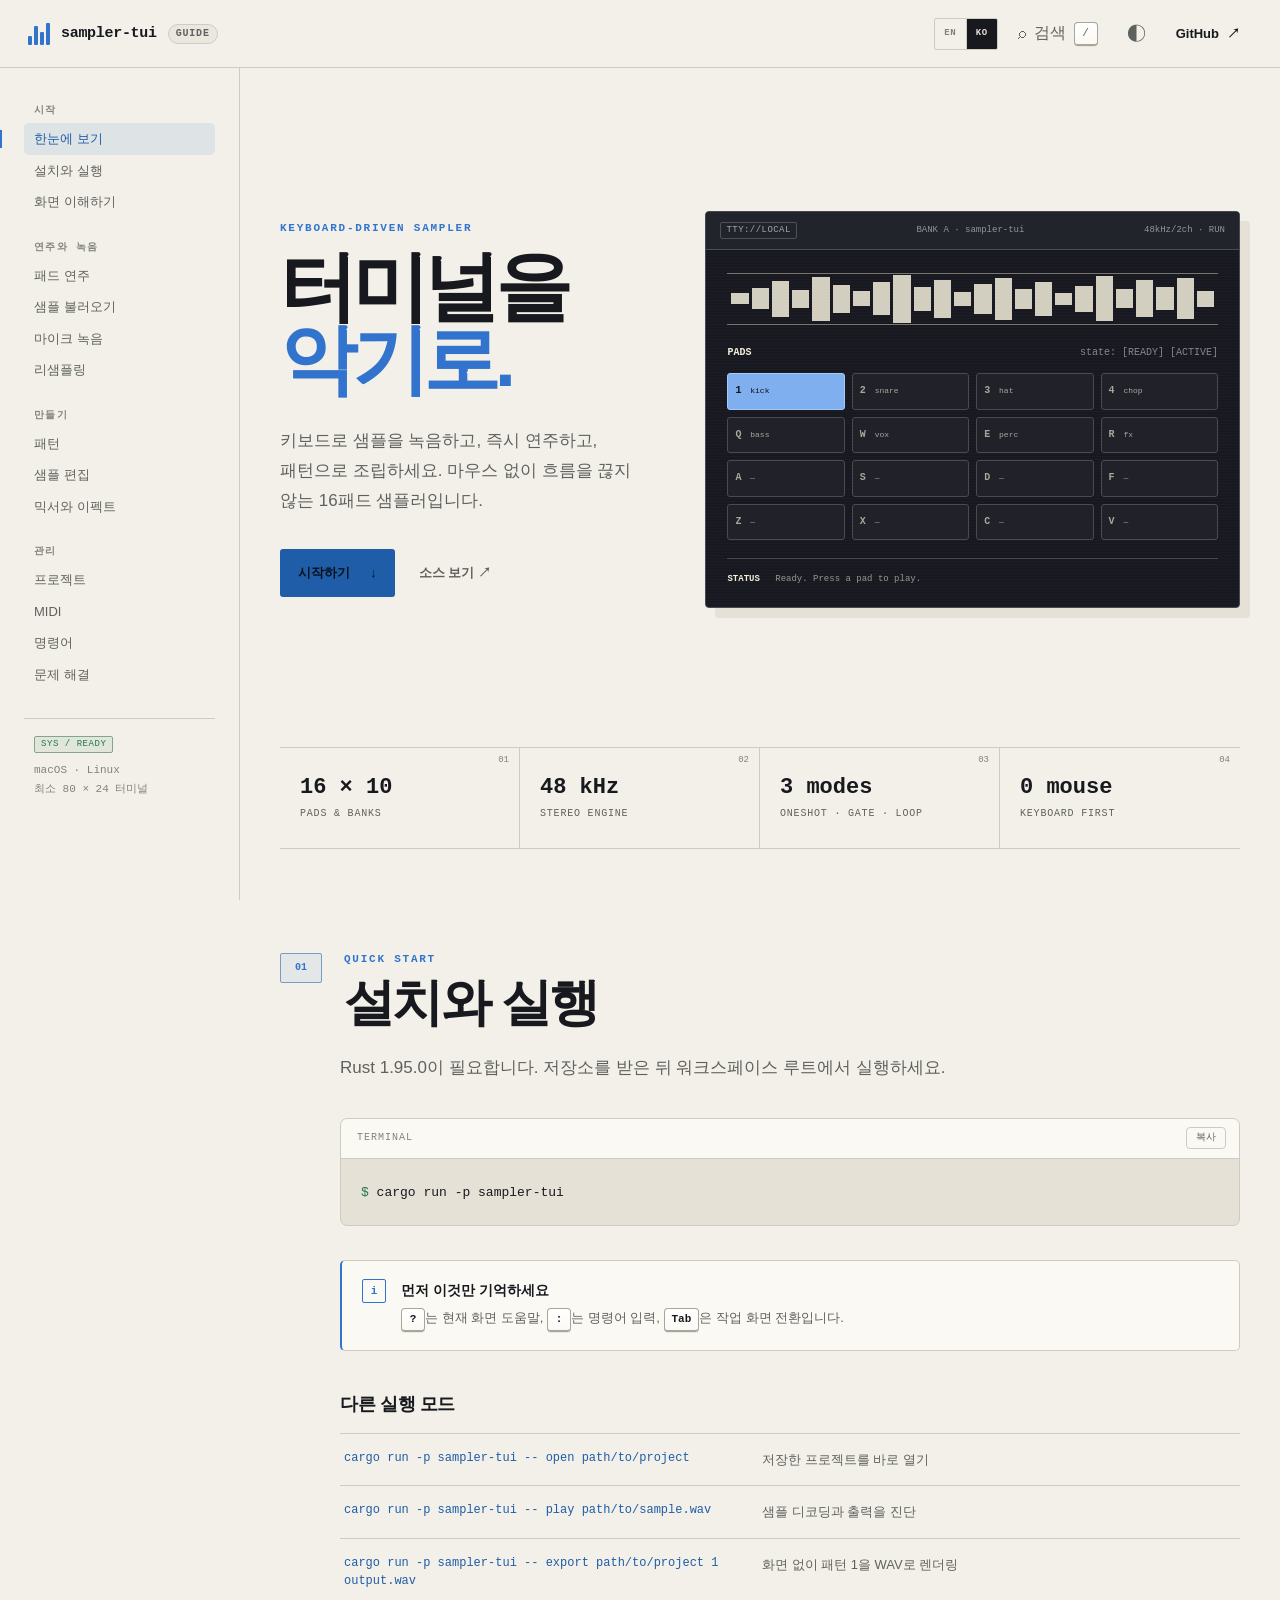
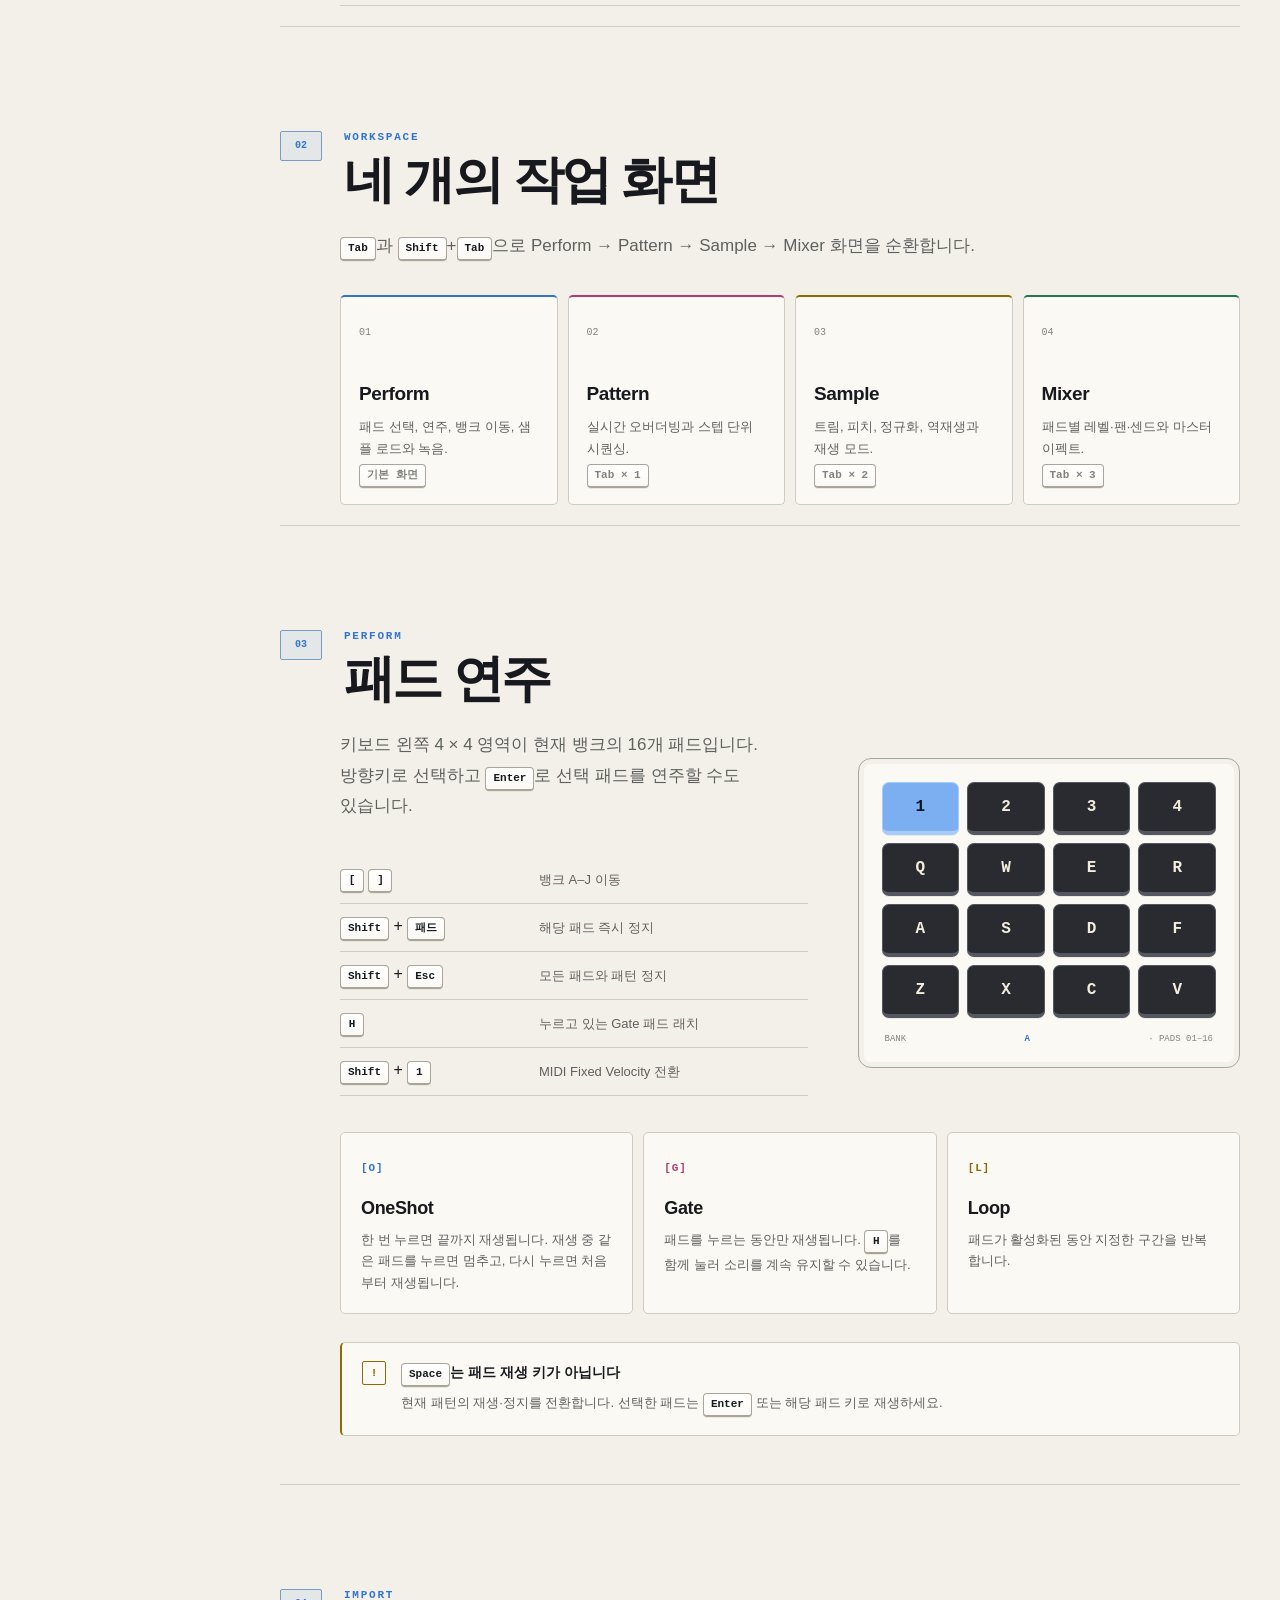
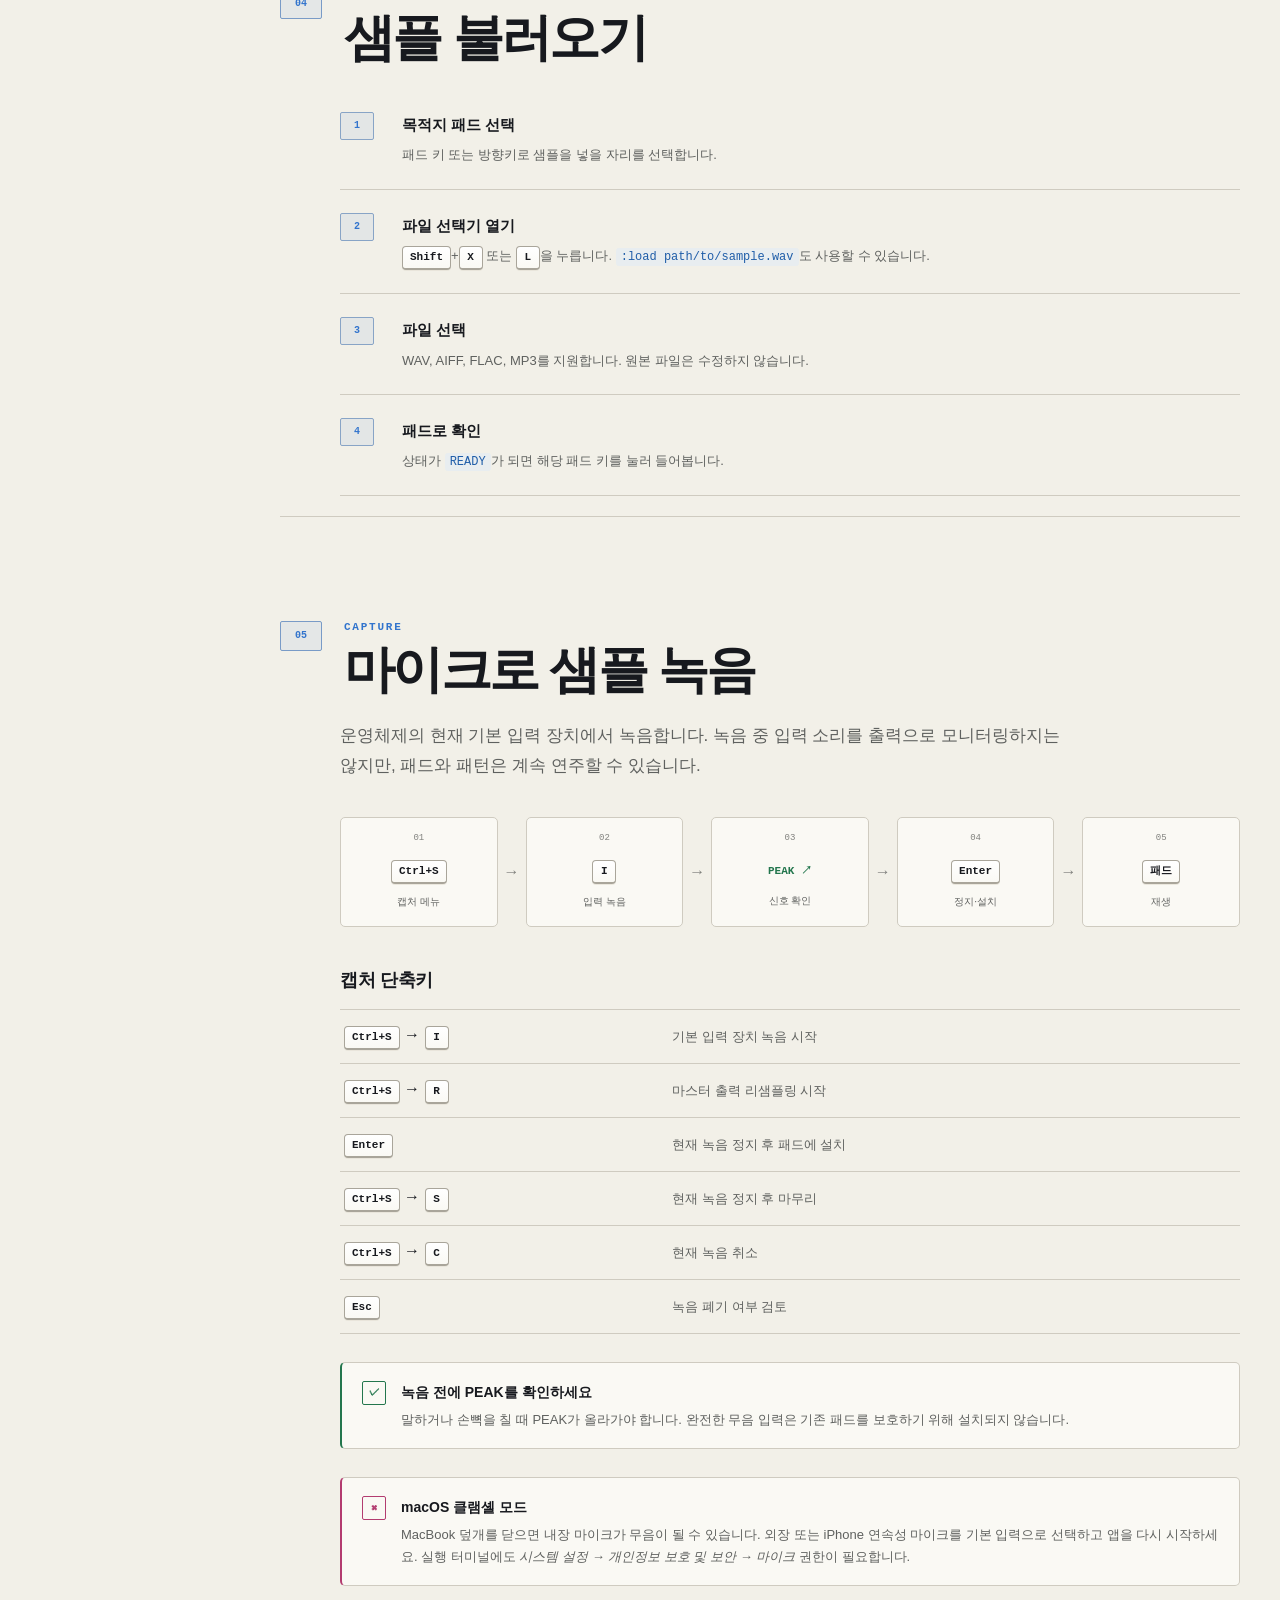
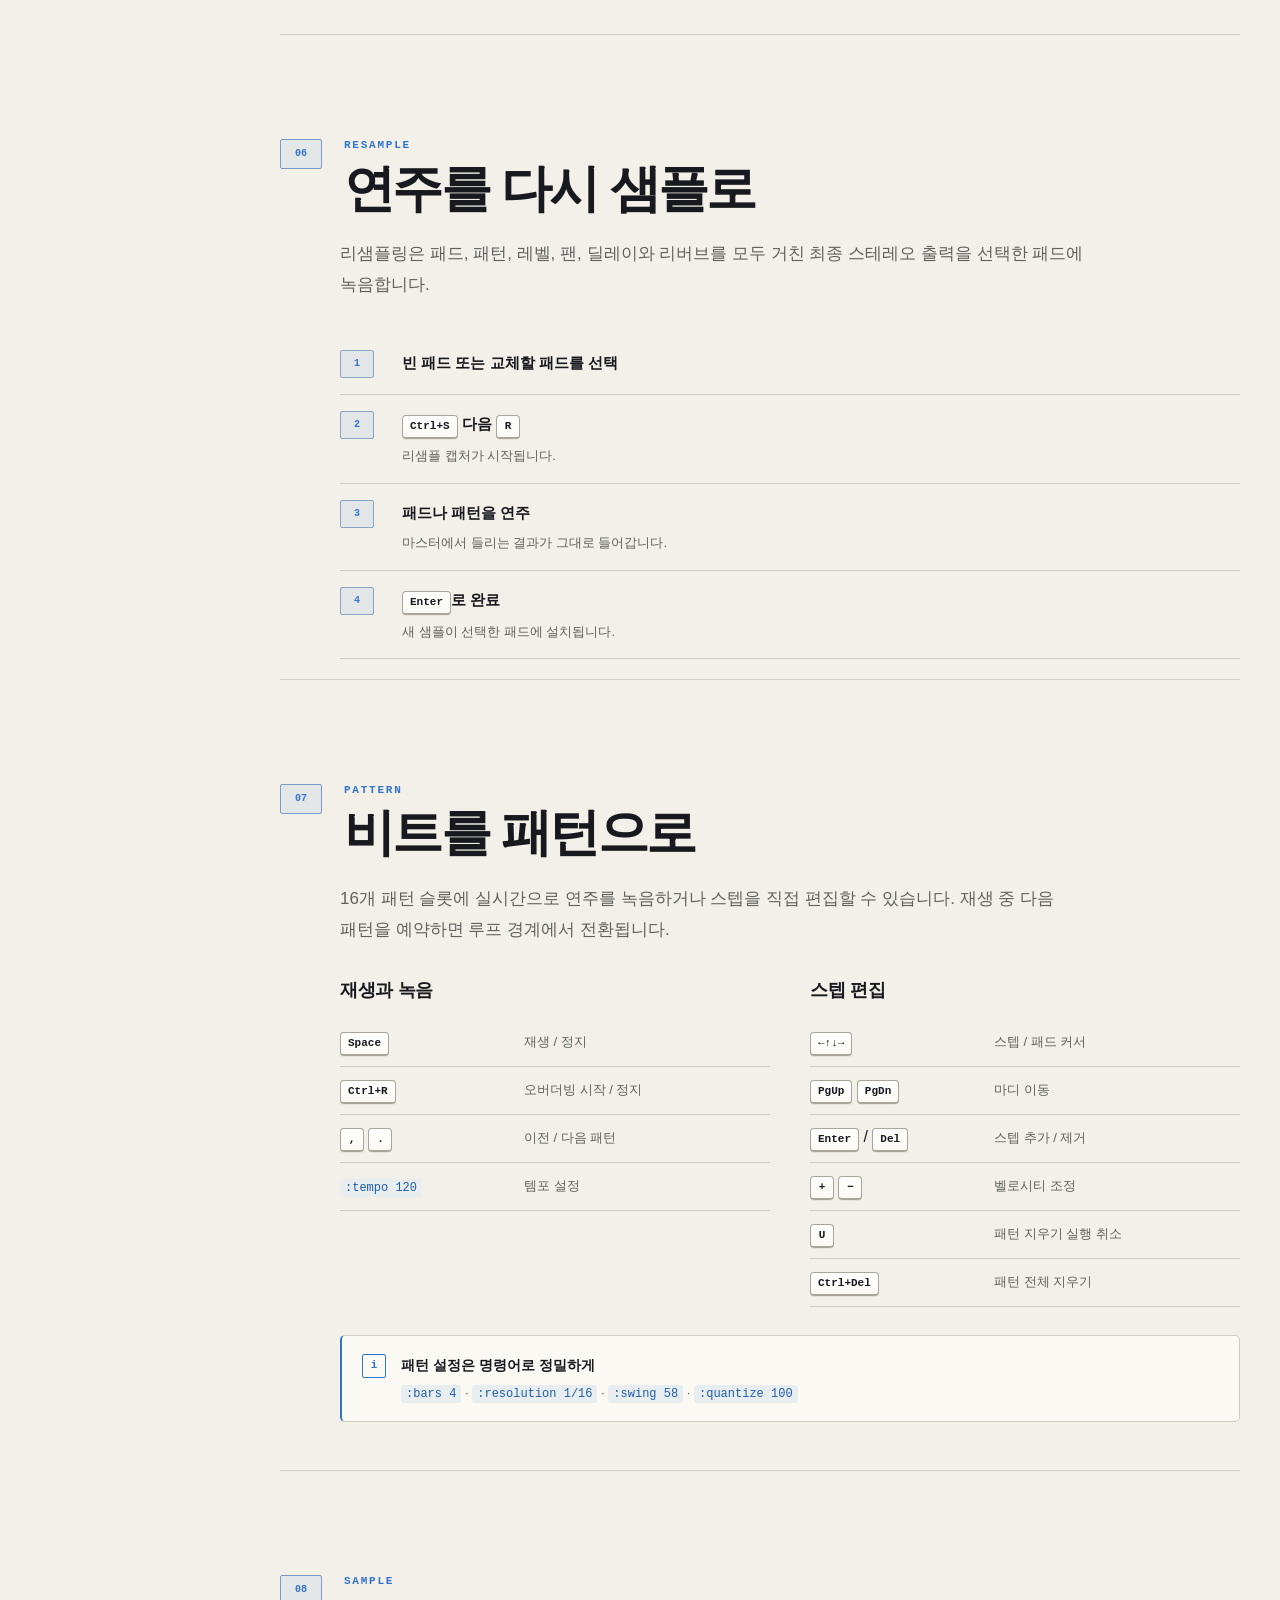
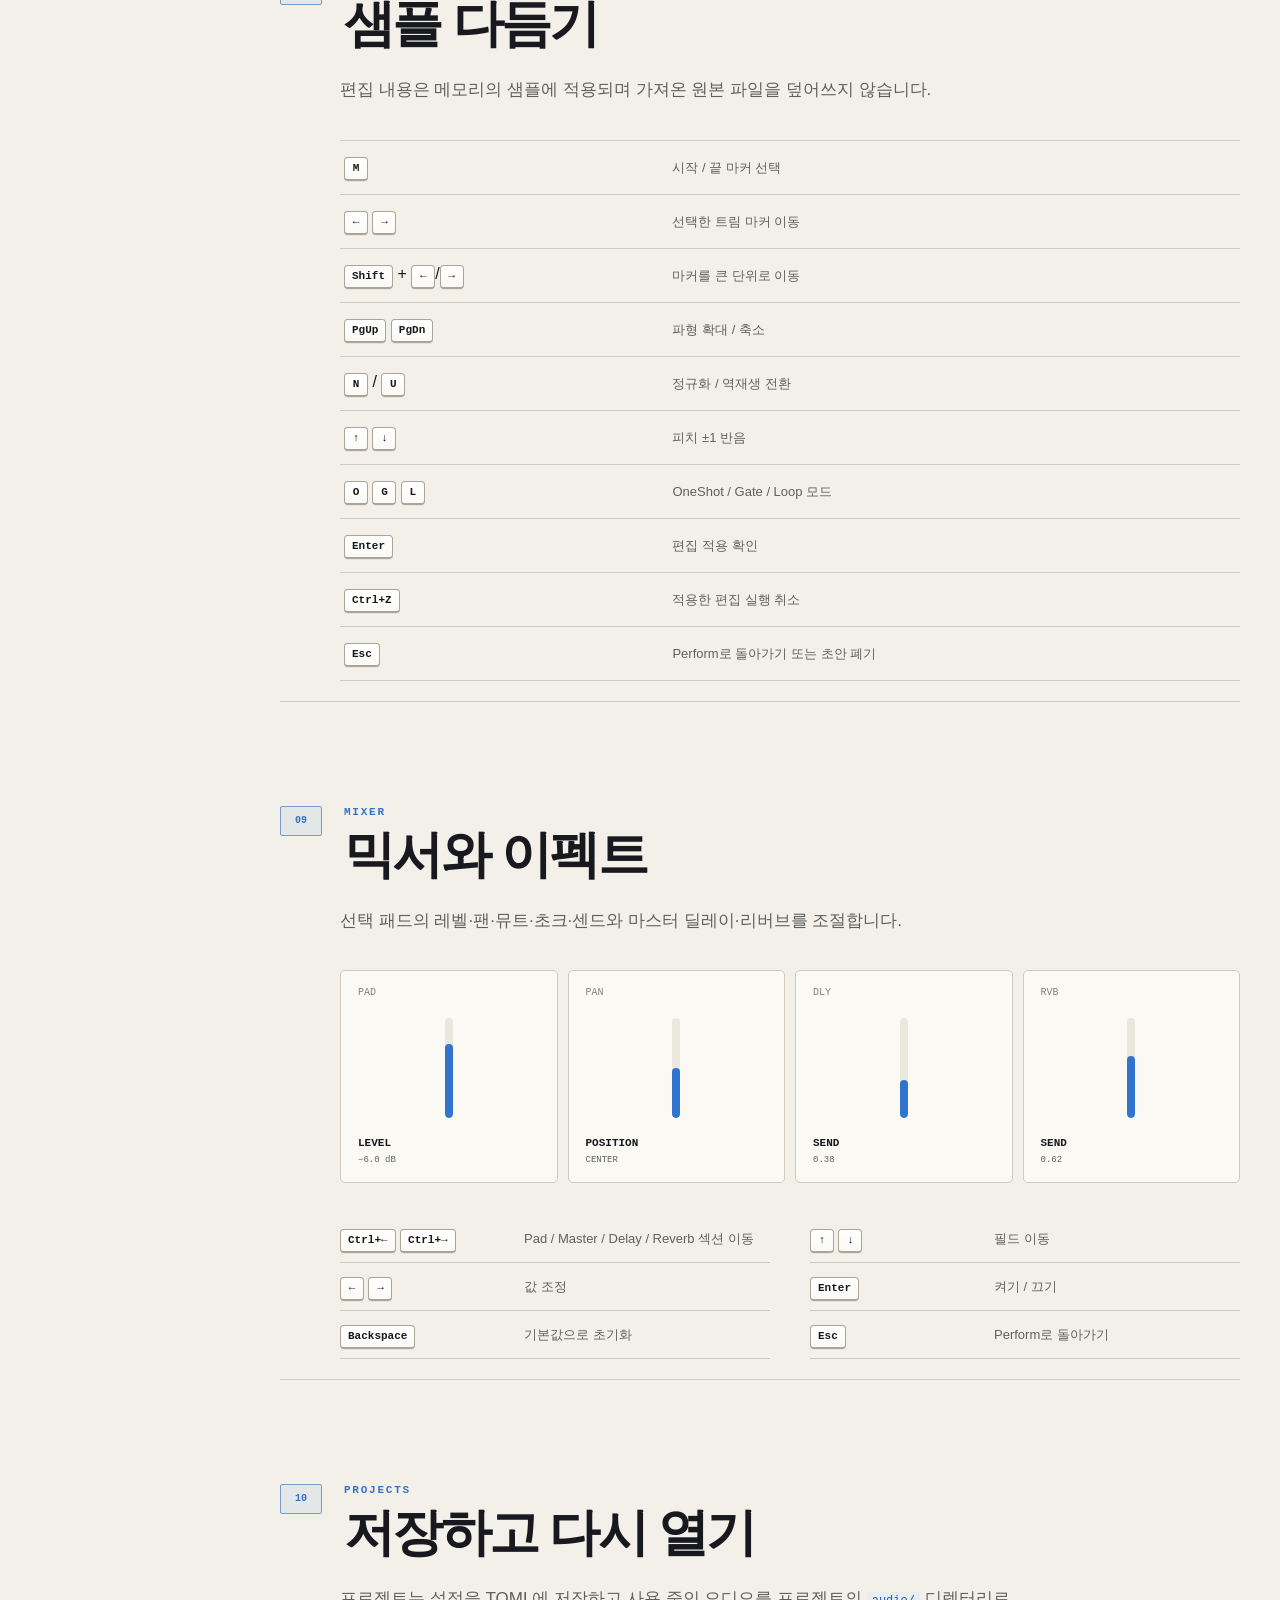
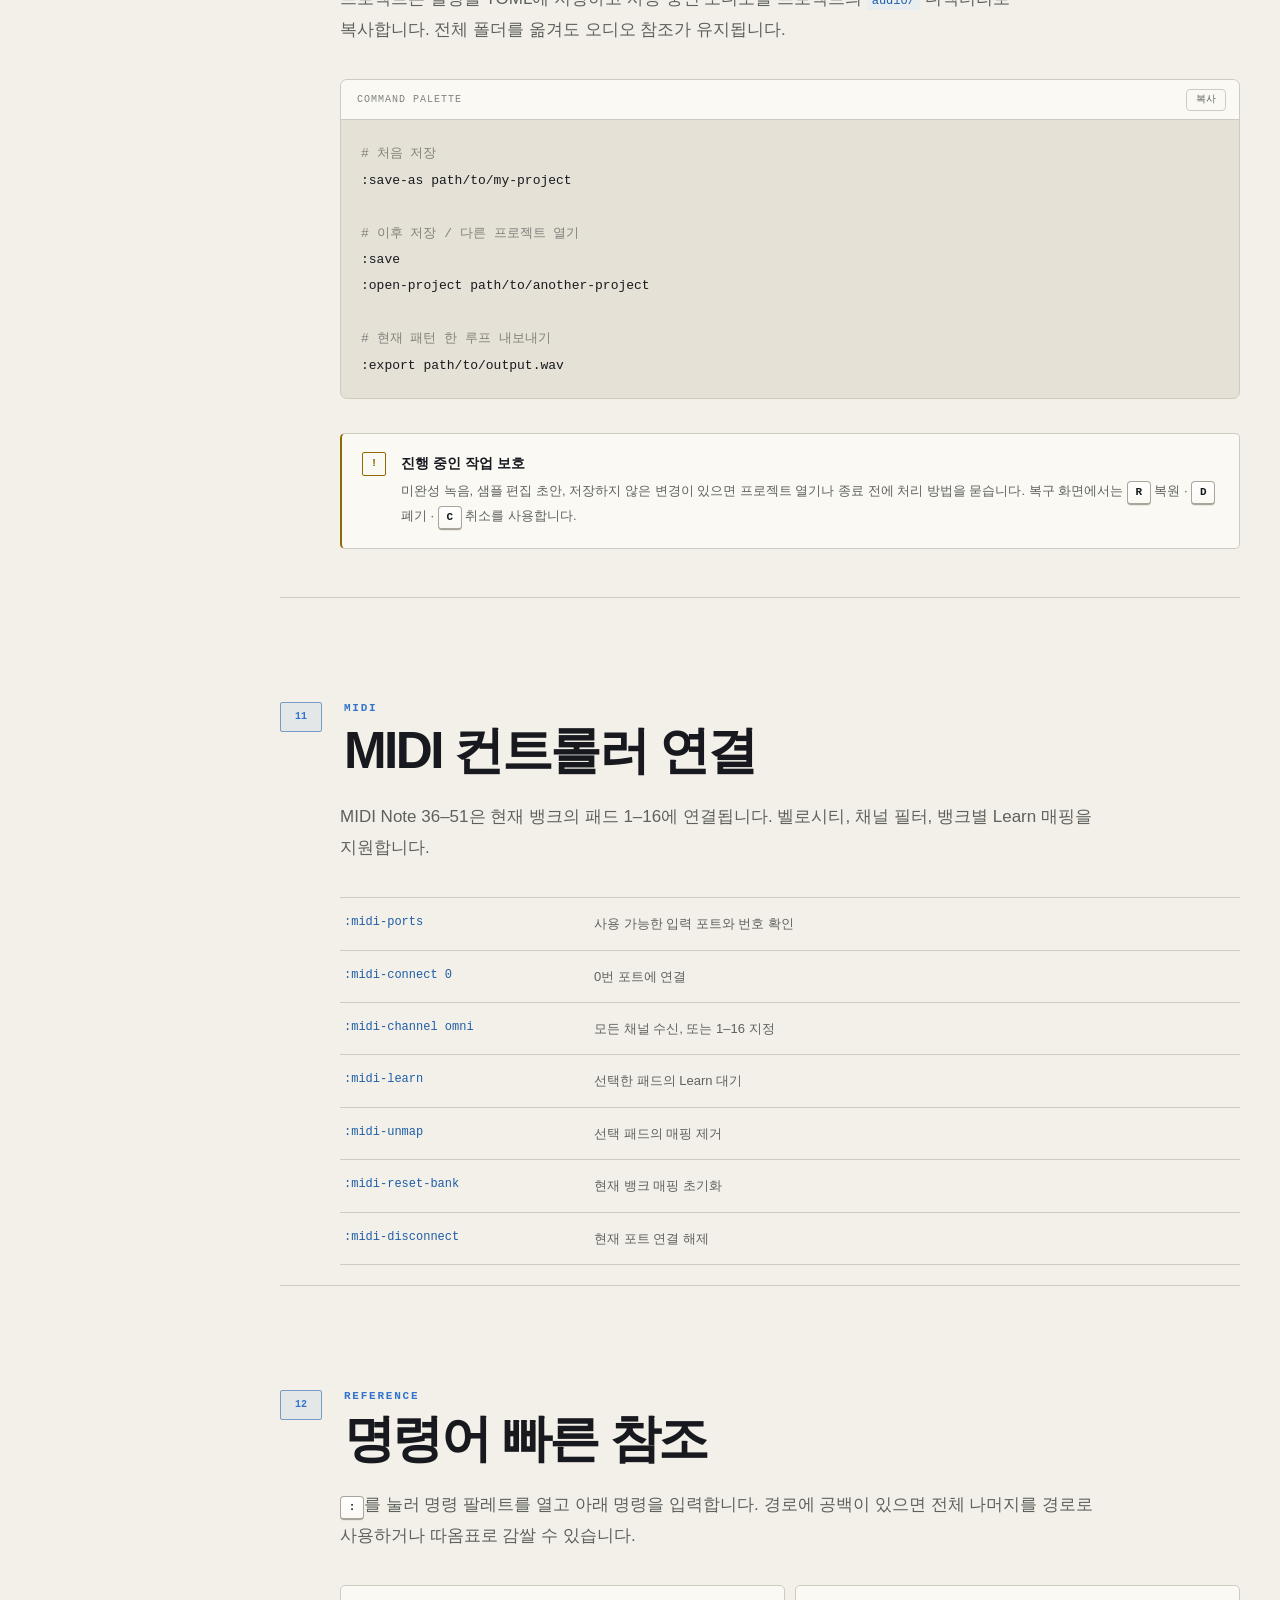
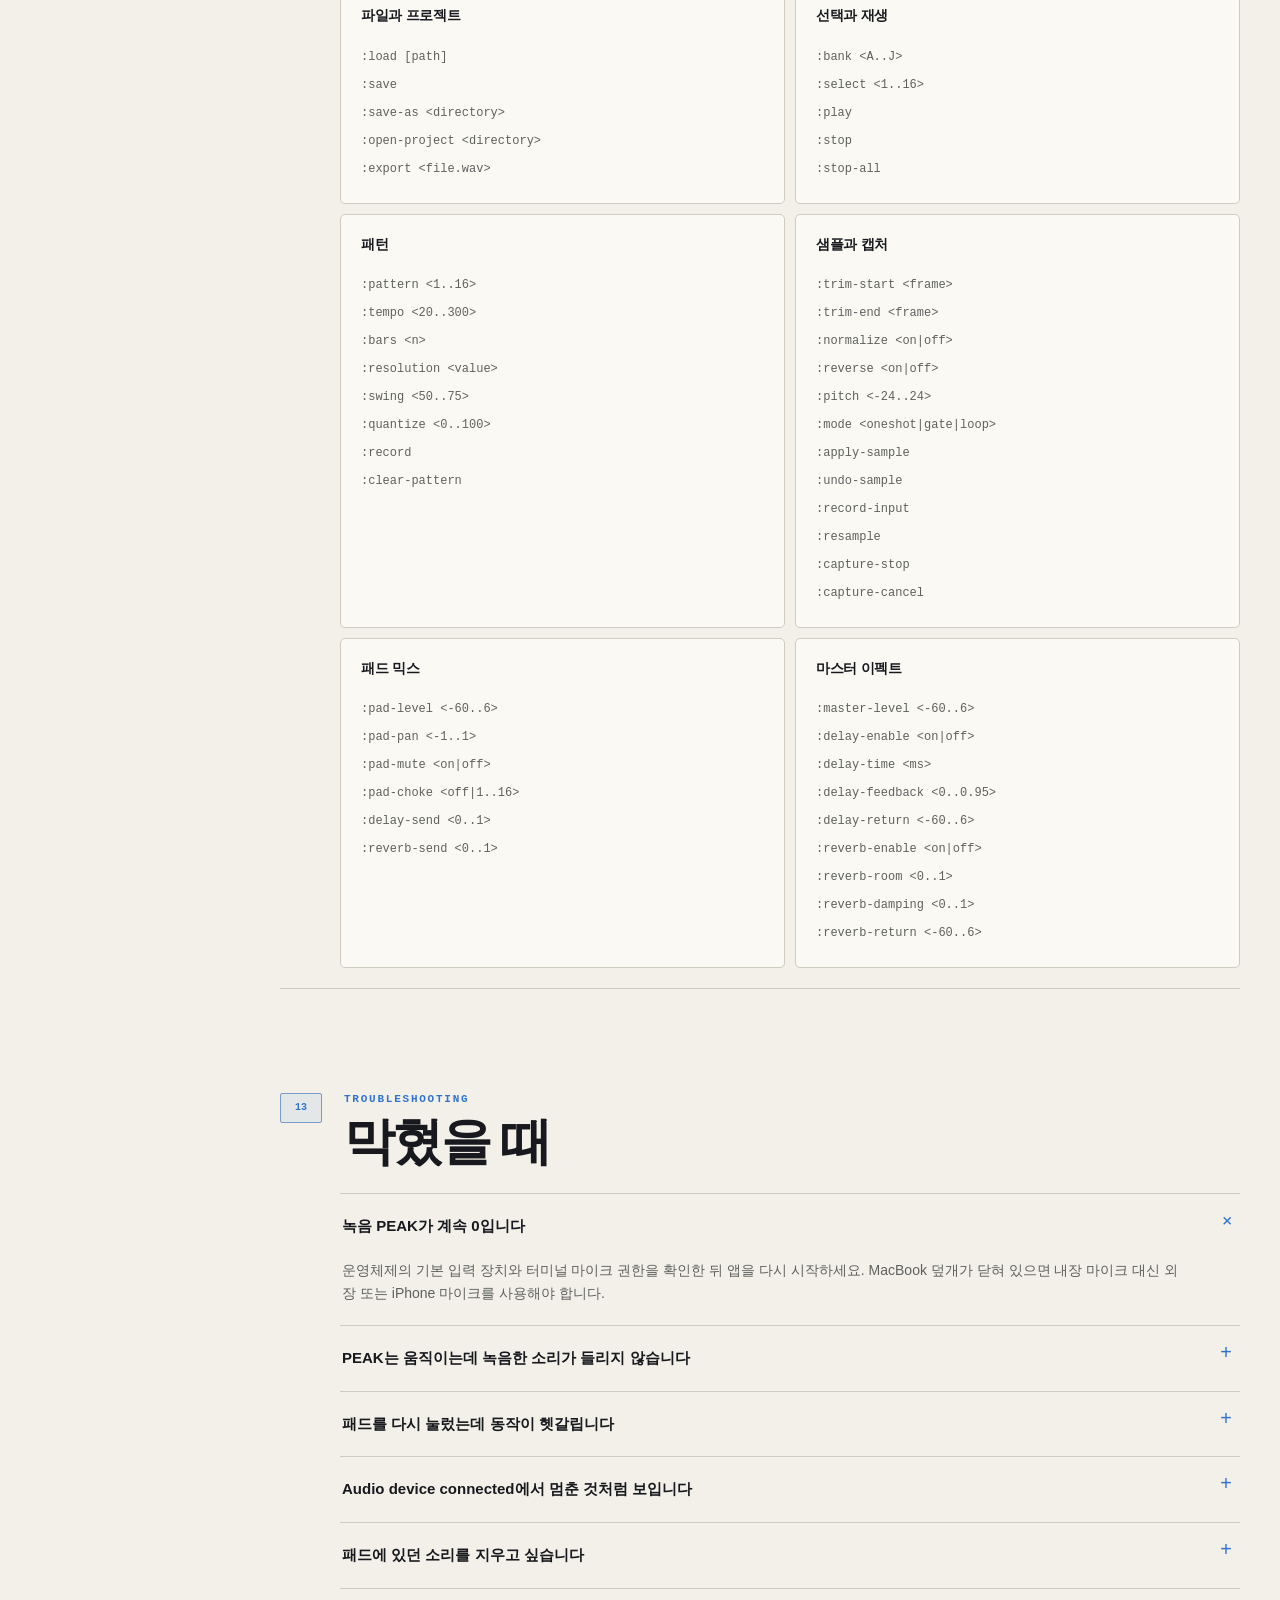
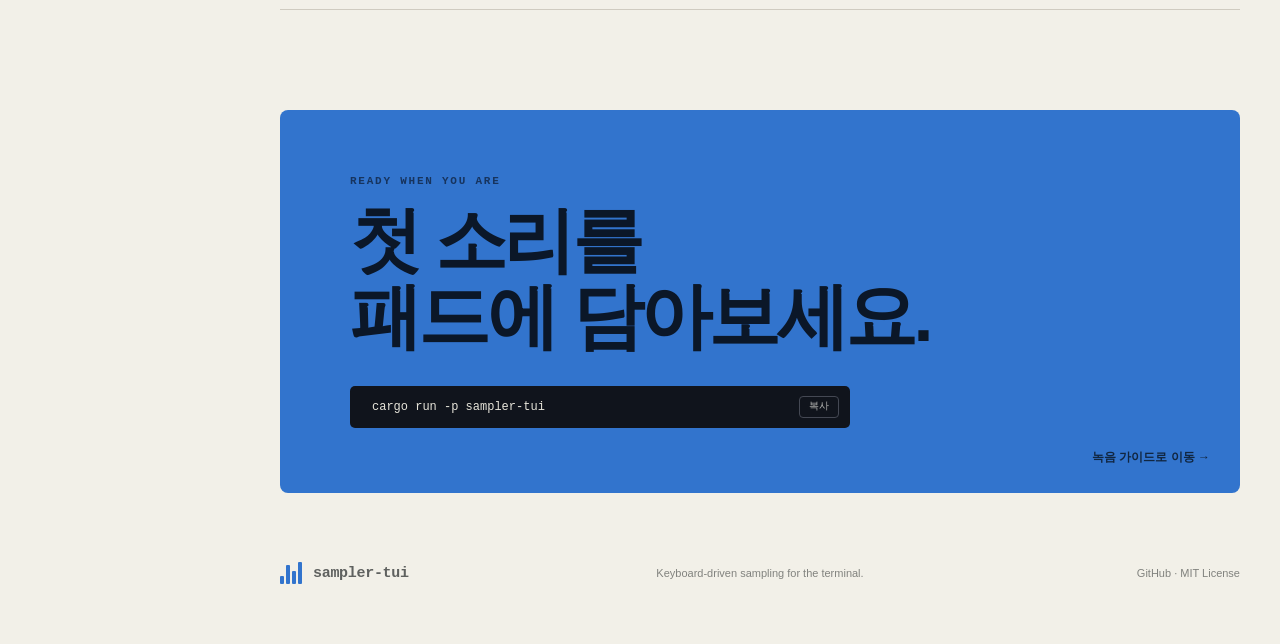
==== docs/ko/index.html @ ec16fa08 "docs: add English and Korean guide routes" ====
<!doctype html>
<html lang="ko" data-theme="dark">
  <head>
    <meta charset="utf-8">
    <meta name="viewport" content="width=device-width, initial-scale=1">
    <meta name="description" content="sampler-tui 공식 사용 가이드 — 키보드로 샘플을 녹음하고, 연주하고, 편집하고, 패턴으로 만드는 터미널 샘플러">
    <meta name="theme-color" content="#111318">
    <meta property="og:title" content="sampler-tui — User Guide">
    <meta property="og:description" content="터미널 안에서 샘플을 녹음하고, 연주하고, 패턴으로 만드세요.">
    <meta property="og:type" content="website">
    <title>sampler-tui — 사용자 가이드</title>
    <link rel="canonical" href="https://bonzonkim.github.io/sampler-tui/ko/">
    <link rel="alternate" hreflang="en" href="https://bonzonkim.github.io/sampler-tui/">
    <link rel="alternate" hreflang="ko" href="https://bonzonkim.github.io/sampler-tui/ko/">
    <link rel="alternate" hreflang="x-default" href="https://bonzonkim.github.io/sampler-tui/">
    <link rel="stylesheet" href="../styles.css">
    <script src="../app.js" defer></script>
  </head>
  <body id="top">
    <a class="skip-link" href="#main-content">본문으로 건너뛰기</a>

    <header class="topbar">
      <a class="brand" href="#top" aria-label="sampler-tui 문서 홈">
        <span class="brand-mark" aria-hidden="true"><i></i><i></i><i></i><i></i></span>
        <span>sampler-tui</span>
        <span class="version">guide</span>
      </a>
      <div class="top-actions">
        <nav class="language-switch" aria-label="언어 선택">
          <a href="../" lang="en" hreflang="en">EN</a>
          <a href="./" lang="ko" hreflang="ko" aria-current="page">KO</a>
        </nav>
        <button class="icon-button search-trigger" type="button" aria-label="문서 검색 열기" aria-keyshortcuts="/">
          <span aria-hidden="true">⌕</span><span class="button-label">검색</span><kbd>/</kbd>
        </button>
        <button class="icon-button theme-toggle" type="button" aria-label="밝은 테마로 전환">
          <span class="theme-icon" aria-hidden="true">☼</span>
        </button>
        <a class="github-link" href="https://github.com/bonzonkim/sampler-tui" target="_blank" rel="noreferrer">GitHub <span aria-hidden="true">↗</span></a>
      </div>
    </header>

    <div class="mobile-bar">
      <button class="menu-toggle" type="button" aria-expanded="false" aria-controls="sidebar">목차 <span aria-hidden="true">＋</span></button>
      <span class="mobile-current">시작하기</span>
    </div>

    <div class="page-shell">
      <aside class="sidebar" id="sidebar">
        <nav aria-label="문서 목차">
          <p class="nav-label">시작</p>
          <a href="#overview" class="active">한눈에 보기</a>
          <a href="#install">설치와 실행</a>
          <a href="#interface">화면 이해하기</a>

          <p class="nav-label">연주와 녹음</p>
          <a href="#pads">패드 연주</a>
          <a href="#import">샘플 불러오기</a>
          <a href="#record">마이크 녹음</a>
          <a href="#resample">리샘플링</a>

          <p class="nav-label">만들기</p>
          <a href="#pattern">패턴</a>
          <a href="#sample-edit">샘플 편집</a>
          <a href="#mixer">믹서와 이펙트</a>

          <p class="nav-label">관리</p>
          <a href="#projects">프로젝트</a>
          <a href="#midi">MIDI</a>
          <a href="#commands">명령어</a>
          <a href="#troubleshooting">문제 해결</a>
        </nav>
        <div class="sidebar-footer">
          <span class="system-label">SYS / READY</span>
          macOS · Linux<br>
          최소 80 × 24 터미널
        </div>
      </aside>

      <main id="main-content">
        <section class="hero doc-section" id="overview" data-title="한눈에 보기">
          <div class="hero-copy">
            <p class="eyebrow">Keyboard-driven sampler</p>
            <h1>터미널을<br><span>악기로.</span></h1>
            <p class="hero-lead">키보드로 샘플을 녹음하고, 즉시 연주하고, 패턴으로 조립하세요. 마우스 없이 흐름을 끊지 않는 16패드 샘플러입니다.</p>
            <div class="hero-actions">
              <a class="primary-button" href="#install">시작하기 <span aria-hidden="true">↓</span></a>
              <a class="text-link" href="https://github.com/bonzonkim/sampler-tui" target="_blank" rel="noreferrer">소스 보기 <span aria-hidden="true">↗</span></a>
            </div>
          </div>

          <div class="terminal-card" aria-label="sampler-tui 터미널 화면 예시">
            <div class="terminal-bar">
              <span class="terminal-origin" aria-hidden="true">TTY://LOCAL</span>
              <span>BANK A · sampler-tui</span>
              <span>48kHz/2ch · RUN</span>
            </div>
            <div class="terminal-content">
              <div class="wave" aria-hidden="true">
                <i style="--h:22%"></i><i style="--h:42%"></i><i style="--h:72%"></i><i style="--h:35%"></i><i style="--h:88%"></i><i style="--h:55%"></i><i style="--h:30%"></i><i style="--h:66%"></i><i style="--h:96%"></i><i style="--h:48%"></i><i style="--h:76%"></i><i style="--h:28%"></i><i style="--h:60%"></i><i style="--h:84%"></i><i style="--h:40%"></i><i style="--h:68%"></i><i style="--h:25%"></i><i style="--h:52%"></i><i style="--h:90%"></i><i style="--h:38%"></i><i style="--h:74%"></i><i style="--h:46%"></i><i style="--h:82%"></i><i style="--h:32%"></i>
              </div>
              <p class="terminal-label">PADS <span>state: [READY] [ACTIVE]</span></p>
              <div class="mini-pad-grid">
                <span class="hot"><b>1</b> kick</span><span><b>2</b> snare</span><span><b>3</b> hat</span><span><b>4</b> chop</span>
                <span><b>Q</b> bass</span><span><b>W</b> vox</span><span><b>E</b> perc</span><span><b>R</b> fx</span>
                <span><b>A</b> —</span><span><b>S</b> —</span><span><b>D</b> —</span><span><b>F</b> —</span>
                <span><b>Z</b> —</span><span><b>X</b> —</span><span><b>C</b> —</span><span><b>V</b> —</span>
              </div>
              <p class="terminal-status"><span>STATUS</span> Ready. Press a pad to play.</p>
            </div>
          </div>
        </section>

        <section class="feature-strip" aria-label="주요 기능">
          <article><span>01</span><strong>16 × 10</strong><small>pads &amp; banks</small></article>
          <article><span>02</span><strong>48 kHz</strong><small>stereo engine</small></article>
          <article><span>03</span><strong>3 modes</strong><small>OneShot · Gate · Loop</small></article>
          <article><span>04</span><strong>0 mouse</strong><small>keyboard first</small></article>
        </section>

        <section class="doc-section" id="install" data-title="설치와 실행">
          <div class="section-heading">
            <span class="section-number">01</span>
            <div><p class="eyebrow">Quick start</p><h2>설치와 실행</h2></div>
          </div>
          <p class="section-intro">Rust 1.95.0이 필요합니다. 저장소를 받은 뒤 워크스페이스 루트에서 실행하세요.</p>
          <div class="code-block">
            <div class="code-head"><span>Terminal</span><button class="copy-button" type="button" data-copy="cargo run -p sampler-tui">복사</button></div>
            <pre><code><span class="prompt">$</span> cargo run -p sampler-tui</code></pre>
          </div>
          <div class="callout info">
            <span class="callout-icon">i</span>
            <div><strong>먼저 이것만 기억하세요</strong><p><kbd>?</kbd>는 현재 화면 도움말, <kbd>:</kbd>는 명령어 입력, <kbd>Tab</kbd>은 작업 화면 전환입니다.</p></div>
          </div>
          <h3>다른 실행 모드</h3>
          <div class="command-list">
            <div><code>cargo run -p sampler-tui -- open path/to/project</code><span>저장한 프로젝트를 바로 열기</span></div>
            <div><code>cargo run -p sampler-tui -- play path/to/sample.wav</code><span>샘플 디코딩과 출력을 진단</span></div>
            <div><code>cargo run -p sampler-tui -- export path/to/project 1 output.wav</code><span>화면 없이 패턴 1을 WAV로 렌더링</span></div>
          </div>
        </section>

        <section class="doc-section" id="interface" data-title="화면 이해하기">
          <div class="section-heading">
            <span class="section-number">02</span>
            <div><p class="eyebrow">Workspace</p><h2>네 개의 작업 화면</h2></div>
          </div>
          <p class="section-intro"><kbd>Tab</kbd>과 <kbd>Shift</kbd>+<kbd>Tab</kbd>으로 Perform → Pattern → Sample → Mixer 화면을 순환합니다.</p>
          <div class="workspace-grid">
            <article class="workspace-card accent-blue"><span>01</span><h3>Perform</h3><p>패드 선택, 연주, 뱅크 이동, 샘플 로드와 녹음.</p><kbd>기본 화면</kbd></article>
            <article class="workspace-card accent-pink"><span>02</span><h3>Pattern</h3><p>실시간 오버더빙과 스텝 단위 시퀀싱.</p><kbd>Tab × 1</kbd></article>
            <article class="workspace-card accent-amber"><span>03</span><h3>Sample</h3><p>트림, 피치, 정규화, 역재생과 재생 모드.</p><kbd>Tab × 2</kbd></article>
            <article class="workspace-card accent-green"><span>04</span><h3>Mixer</h3><p>패드별 레벨·팬·센드와 마스터 이펙트.</p><kbd>Tab × 3</kbd></article>
          </div>
        </section>

        <section class="doc-section" id="pads" data-title="패드 연주">
          <div class="section-heading">
            <span class="section-number">03</span>
            <div><p class="eyebrow">Perform</p><h2>패드 연주</h2></div>
          </div>
          <div class="split-layout">
            <div>
              <p class="section-intro">키보드 왼쪽 4 × 4 영역이 현재 뱅크의 16개 패드입니다. 방향키로 선택하고 <kbd>Enter</kbd>로 선택 패드를 연주할 수도 있습니다.</p>
              <dl class="key-actions">
                <div><dt><kbd>[</kbd> <kbd>]</kbd></dt><dd>뱅크 A–J 이동</dd></div>
                <div><dt><kbd>Shift</kbd> + <kbd>패드</kbd></dt><dd>해당 패드 즉시 정지</dd></div>
                <div><dt><kbd>Shift</kbd> + <kbd>Esc</kbd></dt><dd>모든 패드와 패턴 정지</dd></div>
                <div><dt><kbd>H</kbd></dt><dd>누르고 있는 Gate 패드 래치</dd></div>
                <div><dt><kbd>Shift</kbd> + <kbd>1</kbd></dt><dd>MIDI Fixed Velocity 전환</dd></div>
              </dl>
            </div>
            <div class="pad-controller" aria-label="컴퓨터 키보드 패드 배치">
              <div><kbd>1</kbd><kbd>2</kbd><kbd>3</kbd><kbd>4</kbd></div>
              <div><kbd>Q</kbd><kbd>W</kbd><kbd>E</kbd><kbd>R</kbd></div>
              <div><kbd>A</kbd><kbd>S</kbd><kbd>D</kbd><kbd>F</kbd></div>
              <div><kbd>Z</kbd><kbd>X</kbd><kbd>C</kbd><kbd>V</kbd></div>
              <p>BANK <strong>A</strong> · PADS 01–16</p>
            </div>
          </div>
          <div class="mode-grid">
            <article><span class="mode-tag blue">[O]</span><h3>OneShot</h3><p>한 번 누르면 끝까지 재생됩니다. 재생 중 같은 패드를 누르면 멈추고, 다시 누르면 처음부터 재생됩니다.</p></article>
            <article><span class="mode-tag pink">[G]</span><h3>Gate</h3><p>패드를 누르는 동안만 재생됩니다. <kbd>H</kbd>를 함께 눌러 소리를 계속 유지할 수 있습니다.</p></article>
            <article><span class="mode-tag amber">[L]</span><h3>Loop</h3><p>패드가 활성화된 동안 지정한 구간을 반복합니다.</p></article>
          </div>
          <div class="callout warning"><span class="callout-icon">!</span><div><strong><kbd>Space</kbd>는 패드 재생 키가 아닙니다</strong><p>현재 패턴의 재생·정지를 전환합니다. 선택한 패드는 <kbd>Enter</kbd> 또는 해당 패드 키로 재생하세요.</p></div></div>
        </section>

        <section class="doc-section" id="import" data-title="샘플 불러오기">
          <div class="section-heading"><span class="section-number">04</span><div><p class="eyebrow">Import</p><h2>샘플 불러오기</h2></div></div>
          <ol class="steps">
            <li><span>1</span><div><strong>목적지 패드 선택</strong><p>패드 키 또는 방향키로 샘플을 넣을 자리를 선택합니다.</p></div></li>
            <li><span>2</span><div><strong>파일 선택기 열기</strong><p><kbd>Shift</kbd>+<kbd>X</kbd> 또는 <kbd>L</kbd>을 누릅니다. <code>:load path/to/sample.wav</code>도 사용할 수 있습니다.</p></div></li>
            <li><span>3</span><div><strong>파일 선택</strong><p>WAV, AIFF, FLAC, MP3를 지원합니다. 원본 파일은 수정하지 않습니다.</p></div></li>
            <li><span>4</span><div><strong>패드로 확인</strong><p>상태가 <code>READY</code>가 되면 해당 패드 키를 눌러 들어봅니다.</p></div></li>
          </ol>
        </section>

        <section class="doc-section" id="record" data-title="마이크 녹음">
          <div class="section-heading"><span class="section-number">05</span><div><p class="eyebrow">Capture</p><h2>마이크로 샘플 녹음</h2></div></div>
          <p class="section-intro">운영체제의 현재 기본 입력 장치에서 녹음합니다. 녹음 중 입력 소리를 출력으로 모니터링하지는 않지만, 패드와 패턴은 계속 연주할 수 있습니다.</p>
          <div class="record-flow" aria-label="녹음 순서">
            <div><span>01</span><kbd>Ctrl+S</kbd><small>캡처 메뉴</small></div><i>→</i>
            <div><span>02</span><kbd>I</kbd><small>입력 녹음</small></div><i>→</i>
            <div><span>03</span><b>PEAK ↗</b><small>신호 확인</small></div><i>→</i>
            <div><span>04</span><kbd>Enter</kbd><small>정지·설치</small></div><i>→</i>
            <div><span>05</span><kbd>패드</kbd><small>재생</small></div>
          </div>
          <h3>캡처 단축키</h3>
          <div class="shortcut-table" role="table" aria-label="캡처 단축키">
            <div role="row"><span role="cell"><kbd>Ctrl+S</kbd> → <kbd>I</kbd></span><span role="cell">기본 입력 장치 녹음 시작</span></div>
            <div role="row"><span role="cell"><kbd>Ctrl+S</kbd> → <kbd>R</kbd></span><span role="cell">마스터 출력 리샘플링 시작</span></div>
            <div role="row"><span role="cell"><kbd>Enter</kbd></span><span role="cell">현재 녹음 정지 후 패드에 설치</span></div>
            <div role="row"><span role="cell"><kbd>Ctrl+S</kbd> → <kbd>S</kbd></span><span role="cell">현재 녹음 정지 후 마무리</span></div>
            <div role="row"><span role="cell"><kbd>Ctrl+S</kbd> → <kbd>C</kbd></span><span role="cell">현재 녹음 취소</span></div>
            <div role="row"><span role="cell"><kbd>Esc</kbd></span><span role="cell">녹음 폐기 여부 검토</span></div>
          </div>
          <div class="callout success"><span class="callout-icon">✓</span><div><strong>녹음 전에 PEAK를 확인하세요</strong><p>말하거나 손뼉을 칠 때 PEAK가 올라가야 합니다. 완전한 무음 입력은 기존 패드를 보호하기 위해 설치되지 않습니다.</p></div></div>
          <div class="callout mac"><span class="callout-icon">⌘</span><div><strong>macOS 클램셸 모드</strong><p>MacBook 덮개를 닫으면 내장 마이크가 무음이 될 수 있습니다. 외장 또는 iPhone 연속성 마이크를 기본 입력으로 선택하고 앱을 다시 시작하세요. 실행 터미널에도 <em>시스템 설정 → 개인정보 보호 및 보안 → 마이크</em> 권한이 필요합니다.</p></div></div>
        </section>

        <section class="doc-section" id="resample" data-title="리샘플링">
          <div class="section-heading"><span class="section-number">06</span><div><p class="eyebrow">Resample</p><h2>연주를 다시 샘플로</h2></div></div>
          <p class="section-intro">리샘플링은 패드, 패턴, 레벨, 팬, 딜레이와 리버브를 모두 거친 최종 스테레오 출력을 선택한 패드에 녹음합니다.</p>
          <ol class="steps compact">
            <li><span>1</span><div><strong>빈 패드 또는 교체할 패드를 선택</strong></div></li>
            <li><span>2</span><div><strong><kbd>Ctrl+S</kbd> 다음 <kbd>R</kbd></strong><p>리샘플 캡처가 시작됩니다.</p></div></li>
            <li><span>3</span><div><strong>패드나 패턴을 연주</strong><p>마스터에서 들리는 결과가 그대로 들어갑니다.</p></div></li>
            <li><span>4</span><div><strong><kbd>Enter</kbd>로 완료</strong><p>새 샘플이 선택한 패드에 설치됩니다.</p></div></li>
          </ol>
        </section>

        <section class="doc-section" id="pattern" data-title="패턴">
          <div class="section-heading"><span class="section-number">07</span><div><p class="eyebrow">Pattern</p><h2>비트를 패턴으로</h2></div></div>
          <p class="section-intro">16개 패턴 슬롯에 실시간으로 연주를 녹음하거나 스텝을 직접 편집할 수 있습니다. 재생 중 다음 패턴을 예약하면 루프 경계에서 전환됩니다.</p>
          <div class="two-column-table">
            <div><h3>재생과 녹음</h3><dl class="key-actions"><div><dt><kbd>Space</kbd></dt><dd>재생 / 정지</dd></div><div><dt><kbd>Ctrl+R</kbd></dt><dd>오버더빙 시작 / 정지</dd></div><div><dt><kbd>,</kbd> <kbd>.</kbd></dt><dd>이전 / 다음 패턴</dd></div><div><dt><code>:tempo 120</code></dt><dd>템포 설정</dd></div></dl></div>
            <div><h3>스텝 편집</h3><dl class="key-actions"><div><dt><kbd>←↑↓→</kbd></dt><dd>스텝 / 패드 커서</dd></div><div><dt><kbd>PgUp</kbd> <kbd>PgDn</kbd></dt><dd>마디 이동</dd></div><div><dt><kbd>Enter</kbd> / <kbd>Del</kbd></dt><dd>스텝 추가 / 제거</dd></div><div><dt><kbd>+</kbd> <kbd>−</kbd></dt><dd>벨로시티 조정</dd></div><div><dt><kbd>U</kbd></dt><dd>패턴 지우기 실행 취소</dd></div><div><dt><kbd>Ctrl+Del</kbd></dt><dd>패턴 전체 지우기</dd></div></dl></div>
          </div>
          <div class="callout info"><span class="callout-icon">i</span><div><strong>패턴 설정은 명령어로 정밀하게</strong><p><code>:bars 4</code> · <code>:resolution 1/16</code> · <code>:swing 58</code> · <code>:quantize 100</code></p></div></div>
        </section>

        <section class="doc-section" id="sample-edit" data-title="샘플 편집">
          <div class="section-heading"><span class="section-number">08</span><div><p class="eyebrow">Sample</p><h2>샘플 다듬기</h2></div></div>
          <p class="section-intro">편집 내용은 메모리의 샘플에 적용되며 가져온 원본 파일을 덮어쓰지 않습니다.</p>
          <div class="shortcut-table" role="table" aria-label="샘플 편집 단축키">
            <div role="row"><span role="cell"><kbd>M</kbd></span><span role="cell">시작 / 끝 마커 선택</span></div>
            <div role="row"><span role="cell"><kbd>←</kbd> <kbd>→</kbd></span><span role="cell">선택한 트림 마커 이동</span></div>
            <div role="row"><span role="cell"><kbd>Shift</kbd> + <kbd>←</kbd>/<kbd>→</kbd></span><span role="cell">마커를 큰 단위로 이동</span></div>
            <div role="row"><span role="cell"><kbd>PgUp</kbd> <kbd>PgDn</kbd></span><span role="cell">파형 확대 / 축소</span></div>
            <div role="row"><span role="cell"><kbd>N</kbd> / <kbd>U</kbd></span><span role="cell">정규화 / 역재생 전환</span></div>
            <div role="row"><span role="cell"><kbd>↑</kbd> <kbd>↓</kbd></span><span role="cell">피치 ±1 반음</span></div>
            <div role="row"><span role="cell"><kbd>O</kbd> <kbd>G</kbd> <kbd>L</kbd></span><span role="cell">OneShot / Gate / Loop 모드</span></div>
            <div role="row"><span role="cell"><kbd>Enter</kbd></span><span role="cell">편집 적용 확인</span></div>
            <div role="row"><span role="cell"><kbd>Ctrl+Z</kbd></span><span role="cell">적용한 편집 실행 취소</span></div>
            <div role="row"><span role="cell"><kbd>Esc</kbd></span><span role="cell">Perform로 돌아가기 또는 초안 폐기</span></div>
          </div>
        </section>

        <section class="doc-section" id="mixer" data-title="믹서와 이펙트">
          <div class="section-heading"><span class="section-number">09</span><div><p class="eyebrow">Mixer</p><h2>믹서와 이펙트</h2></div></div>
          <p class="section-intro">선택 패드의 레벨·팬·뮤트·초크·센드와 마스터 딜레이·리버브를 조절합니다.</p>
          <div class="mixer-demo" aria-label="믹서 기능 요약">
            <div class="channel"><span>PAD</span><i style="--level:74%"></i><b>LEVEL</b><small>−6.0 dB</small></div>
            <div class="channel"><span>PAN</span><i style="--level:50%"></i><b>POSITION</b><small>CENTER</small></div>
            <div class="channel"><span>DLY</span><i style="--level:38%"></i><b>SEND</b><small>0.38</small></div>
            <div class="channel"><span>RVB</span><i style="--level:62%"></i><b>SEND</b><small>0.62</small></div>
          </div>
          <dl class="key-actions horizontal">
            <div><dt><kbd>Ctrl+←</kbd> <kbd>Ctrl+→</kbd></dt><dd>Pad / Master / Delay / Reverb 섹션 이동</dd></div>
            <div><dt><kbd>↑</kbd> <kbd>↓</kbd></dt><dd>필드 이동</dd></div>
            <div><dt><kbd>←</kbd> <kbd>→</kbd></dt><dd>값 조정</dd></div>
            <div><dt><kbd>Enter</kbd></dt><dd>켜기 / 끄기</dd></div>
            <div><dt><kbd>Backspace</kbd></dt><dd>기본값으로 초기화</dd></div>
            <div><dt><kbd>Esc</kbd></dt><dd>Perform로 돌아가기</dd></div>
          </dl>
        </section>

        <section class="doc-section" id="projects" data-title="프로젝트">
          <div class="section-heading"><span class="section-number">10</span><div><p class="eyebrow">Projects</p><h2>저장하고 다시 열기</h2></div></div>
          <p class="section-intro">프로젝트는 설정을 TOML에 저장하고 사용 중인 오디오를 프로젝트의 <code>audio/</code> 디렉터리로 복사합니다. 전체 폴더를 옮겨도 오디오 참조가 유지됩니다.</p>
          <div class="code-block">
            <div class="code-head"><span>Command palette</span><button class="copy-button" type="button" data-copy=":save-as path/to/my-project">복사</button></div>
            <pre><code><span class="comment"># 처음 저장</span>
:save-as path/to/my-project

<span class="comment"># 이후 저장 / 다른 프로젝트 열기</span>
:save
:open-project path/to/another-project

<span class="comment"># 현재 패턴 한 루프 내보내기</span>
:export path/to/output.wav</code></pre>
          </div>
          <div class="callout warning"><span class="callout-icon">!</span><div><strong>진행 중인 작업 보호</strong><p>미완성 녹음, 샘플 편집 초안, 저장하지 않은 변경이 있으면 프로젝트 열기나 종료 전에 처리 방법을 묻습니다. 복구 화면에서는 <kbd>R</kbd> 복원 · <kbd>D</kbd> 폐기 · <kbd>C</kbd> 취소를 사용합니다.</p></div></div>
        </section>

        <section class="doc-section" id="midi" data-title="MIDI">
          <div class="section-heading"><span class="section-number">11</span><div><p class="eyebrow">MIDI</p><h2>MIDI 컨트롤러 연결</h2></div></div>
          <p class="section-intro">MIDI Note 36–51은 현재 뱅크의 패드 1–16에 연결됩니다. 벨로시티, 채널 필터, 뱅크별 Learn 매핑을 지원합니다.</p>
          <div class="command-list numbered">
            <div><code>:midi-ports</code><span>사용 가능한 입력 포트와 번호 확인</span></div>
            <div><code>:midi-connect 0</code><span>0번 포트에 연결</span></div>
            <div><code>:midi-channel omni</code><span>모든 채널 수신, 또는 1–16 지정</span></div>
            <div><code>:midi-learn</code><span>선택한 패드의 Learn 대기</span></div>
            <div><code>:midi-unmap</code><span>선택 패드의 매핑 제거</span></div>
            <div><code>:midi-reset-bank</code><span>현재 뱅크 매핑 초기화</span></div>
            <div><code>:midi-disconnect</code><span>현재 포트 연결 해제</span></div>
          </div>
        </section>

        <section class="doc-section" id="commands" data-title="명령어">
          <div class="section-heading"><span class="section-number">12</span><div><p class="eyebrow">Reference</p><h2>명령어 빠른 참조</h2></div></div>
          <p class="section-intro"><kbd>:</kbd>를 눌러 명령 팔레트를 열고 아래 명령을 입력합니다. 경로에 공백이 있으면 전체 나머지를 경로로 사용하거나 따옴표로 감쌀 수 있습니다.</p>
          <div class="command-groups">
            <article><h3>파일과 프로젝트</h3><code>:load [path]</code><code>:save</code><code>:save-as &lt;directory&gt;</code><code>:open-project &lt;directory&gt;</code><code>:export &lt;file.wav&gt;</code></article>
            <article><h3>선택과 재생</h3><code>:bank &lt;A..J&gt;</code><code>:select &lt;1..16&gt;</code><code>:play</code><code>:stop</code><code>:stop-all</code></article>
            <article><h3>패턴</h3><code>:pattern &lt;1..16&gt;</code><code>:tempo &lt;20..300&gt;</code><code>:bars &lt;n&gt;</code><code>:resolution &lt;value&gt;</code><code>:swing &lt;50..75&gt;</code><code>:quantize &lt;0..100&gt;</code><code>:record</code><code>:clear-pattern</code></article>
            <article><h3>샘플과 캡처</h3><code>:trim-start &lt;frame&gt;</code><code>:trim-end &lt;frame&gt;</code><code>:normalize &lt;on|off&gt;</code><code>:reverse &lt;on|off&gt;</code><code>:pitch &lt;-24..24&gt;</code><code>:mode &lt;oneshot|gate|loop&gt;</code><code>:apply-sample</code><code>:undo-sample</code><code>:record-input</code><code>:resample</code><code>:capture-stop</code><code>:capture-cancel</code></article>
            <article><h3>패드 믹스</h3><code>:pad-level &lt;-60..6&gt;</code><code>:pad-pan &lt;-1..1&gt;</code><code>:pad-mute &lt;on|off&gt;</code><code>:pad-choke &lt;off|1..16&gt;</code><code>:delay-send &lt;0..1&gt;</code><code>:reverb-send &lt;0..1&gt;</code></article>
            <article><h3>마스터 이펙트</h3><code>:master-level &lt;-60..6&gt;</code><code>:delay-enable &lt;on|off&gt;</code><code>:delay-time &lt;ms&gt;</code><code>:delay-feedback &lt;0..0.95&gt;</code><code>:delay-return &lt;-60..6&gt;</code><code>:reverb-enable &lt;on|off&gt;</code><code>:reverb-room &lt;0..1&gt;</code><code>:reverb-damping &lt;0..1&gt;</code><code>:reverb-return &lt;-60..6&gt;</code></article>
          </div>
        </section>

        <section class="doc-section" id="troubleshooting" data-title="문제 해결">
          <div class="section-heading"><span class="section-number">13</span><div><p class="eyebrow">Troubleshooting</p><h2>막혔을 때</h2></div></div>
          <div class="faq-list">
            <details open><summary>녹음 PEAK가 계속 0입니다</summary><div><p>운영체제의 기본 입력 장치와 터미널 마이크 권한을 확인한 뒤 앱을 다시 시작하세요. MacBook 덮개가 닫혀 있으면 내장 마이크 대신 외장 또는 iPhone 마이크를 사용해야 합니다.</p></div></details>
            <details><summary>PEAK는 움직이는데 녹음한 소리가 들리지 않습니다</summary><div><p><kbd>Enter</kbd>로 녹음을 마무리한 후 목적지 패드 키를 누르세요. <kbd>Space</kbd>는 선택 패드가 아니라 패턴을 재생합니다. 출력 장치와 시스템 볼륨도 확인하세요.</p></div></details>
            <details><summary>패드를 다시 눌렀는데 동작이 헷갈립니다</summary><div><p>OneShot 패드는 재생 중 다시 누르면 정지합니다. 그 다음 누름부터 새로 재생됩니다. 확실하게 정지하려면 <kbd>Shift</kbd>+해당 패드, 전체 정지는 <kbd>Shift</kbd>+<kbd>Esc</kbd>를 사용하세요.</p></div></details>
            <details><summary>Audio device connected에서 멈춘 것처럼 보입니다</summary><div><p>터미널 크기가 최소 80 × 24인지 확인하세요. 오디오 장치 변경 뒤에는 앱을 다시 시작하고, 장치 오류 화면에서는 <kbd>Ctrl+R</kbd>로 오디오 연결을 재시도할 수 있습니다.</p></div></details>
            <details><summary>패드에 있던 소리를 지우고 싶습니다</summary><div><p>현재 버전은 빈 파일을 덮어쓰는 방식 대신 새 샘플로 교체하는 흐름을 중심으로 합니다. 재생만 멈추려면 <kbd>Shift</kbd>+패드를 사용하세요.</p></div></details>
          </div>
        </section>

        <section class="closing-panel">
          <p class="eyebrow">Ready when you are</p>
          <h2>첫 소리를<br>패드에 담아보세요.</h2>
          <div class="closing-command"><code>cargo run -p sampler-tui</code><button class="copy-button" type="button" data-copy="cargo run -p sampler-tui">복사</button></div>
          <a href="#record">녹음 가이드로 이동 <span aria-hidden="true">→</span></a>
        </section>

        <footer>
          <a class="brand footer-brand" href="#top"><span class="brand-mark" aria-hidden="true"><i></i><i></i><i></i><i></i></span><span>sampler-tui</span></a>
          <p>Keyboard-driven sampling for the terminal.</p>
          <p><a href="https://github.com/bonzonkim/sampler-tui" target="_blank" rel="noreferrer">GitHub</a> · MIT License</p>
        </footer>
      </main>
    </div>

    <dialog class="search-dialog" aria-labelledby="search-title">
      <form method="dialog" class="search-shell">
        <div class="search-head">
          <label id="search-title" for="doc-search">문서 검색</label>
          <button type="submit" aria-label="검색 닫기">ESC</button>
        </div>
        <input id="doc-search" type="search" placeholder="예: 녹음, 패턴, MIDI" autocomplete="off">
        <div class="search-results" aria-live="polite"></div>
      </form>
    </dialog>

    <button class="back-to-top" type="button" aria-label="페이지 맨 위로">↑</button>
    <div class="toast" role="status" aria-live="polite">클립보드에 복사했습니다</div>
  </body>
</html>
---- docs/styles.css ----
:root {
  --bg: #101217;
  --bg-deep: #0a0c10;
  --surface: #171a21;
  --surface-raised: #1d2028;
  --surface-soft: #222630;
  --border: #303541;
  --border-strong: #464c59;
  --text: #f1efe5;
  --muted: #a6a7a3;
  --faint: #737680;
  --blue: #78aefb;
  --blue-bright: #a8caff;
  --pink: #f180b0;
  --amber: #e7c96d;
  --green: #76d6a5;
  --terminal: #e8e2c7;
  --shadow: 0 24px 80px rgba(0, 0, 0, 0.28);
  --sans: Inter, ui-sans-serif, -apple-system, BlinkMacSystemFont, "Segoe UI", sans-serif;
  --mono: "SFMono-Regular", "Cascadia Code", "Roboto Mono", Consolas, monospace;
  color-scheme: dark;
}

html[data-theme="light"] {
  --bg: #f2f0e8;
  --bg-deep: #e5e1d6;
  --surface: #faf9f4;
  --surface-raised: #ffffff;
  --surface-soft: #eae7df;
  --border: #cfcbc0;
  --border-strong: #a9a59a;
  --text: #17191e;
  --muted: #5f615f;
  --faint: #81827e;
  --blue: #3274cd;
  --blue-bright: #1f5da8;
  --pink: #b33c70;
  --amber: #8e6b00;
  --green: #23764d;
  --terminal: #f3eedb;
  --shadow: 0 24px 70px rgba(44, 40, 30, 0.13);
  color-scheme: light;
}

*, *::before, *::after { box-sizing: border-box; }

html { scroll-behavior: smooth; scroll-padding-top: 100px; }

body {
  margin: 0;
  color: var(--text);
  background:
    radial-gradient(circle at 80% -5%, color-mix(in srgb, var(--blue) 10%, transparent), transparent 30rem),
    var(--bg);
  font-family: var(--sans);
  font-size: 16px;
  line-height: 1.65;
  -webkit-font-smoothing: antialiased;
}

body.menu-open { overflow: hidden; }

::selection { color: var(--bg-deep); background: var(--blue-bright); }

a { color: inherit; text-decoration: none; }
button, input { font: inherit; }
button { color: inherit; }

.skip-link {
  position: fixed;
  z-index: 200;
  top: 12px;
  left: 12px;
  padding: 10px 16px;
  color: var(--bg);
  background: var(--blue-bright);
  border-radius: 6px;
  transform: translateY(-150%);
  transition: transform 0.2s ease;
}
.skip-link:focus { transform: translateY(0); }

.topbar {
  position: fixed;
  z-index: 100;
  inset: 0 0 auto;
  height: 68px;
  display: flex;
  align-items: center;
  justify-content: space-between;
  padding: 0 28px;
  background: color-mix(in srgb, var(--bg) 88%, transparent);
  border-bottom: 1px solid var(--border);
  backdrop-filter: blur(16px);
}

.brand { display: inline-flex; align-items: center; gap: 11px; font: 700 15px/1 var(--mono); letter-spacing: -0.02em; }
.brand-mark { width: 22px; height: 22px; display: grid; grid-template-columns: repeat(4, 1fr); align-items: end; gap: 2px; }
.brand-mark i { display: block; background: var(--blue); border-radius: 1px; }
.brand-mark i:nth-child(1) { height: 38%; }
.brand-mark i:nth-child(2) { height: 85%; }
.brand-mark i:nth-child(3) { height: 58%; }
.brand-mark i:nth-child(4) { height: 100%; }
.version { padding: 4px 7px; color: var(--muted); background: var(--surface-soft); border: 1px solid var(--border); border-radius: 999px; font-size: 10px; text-transform: uppercase; letter-spacing: 0.08em; }

.top-actions { display: flex; align-items: center; gap: 8px; }
.language-switch { display: inline-flex; align-items: stretch; border: 1px solid var(--border); border-radius: 2px; overflow: hidden; }
.language-switch a { display: grid; place-items: center; min-width: 31px; height: 30px; color: var(--faint); background: transparent; font: 700 9px/1 var(--mono); letter-spacing: .06em; }
.language-switch a + a { border-left: 1px solid var(--border); }
.language-switch a:hover { color: var(--text); background: var(--surface); }
.language-switch a[aria-current="page"] { color: var(--bg-deep); background: var(--text); }
.icon-button, .github-link {
  min-height: 36px;
  display: inline-flex;
  align-items: center;
  justify-content: center;
  gap: 8px;
  padding: 0 11px;
  color: var(--muted);
  background: transparent;
  border: 1px solid transparent;
  border-radius: 7px;
  cursor: pointer;
  transition: color .18s ease, background .18s ease, border .18s ease;
}
.icon-button:hover, .github-link:hover { color: var(--text); background: var(--surface); border-color: var(--border); }
.icon-button kbd { color: var(--faint); }
.theme-toggle { width: 38px; padding: 0; font-size: 19px; }
.github-link { color: var(--text); font-size: 13px; font-weight: 700; }

.mobile-bar { display: none; }
.page-shell { display: grid; grid-template-columns: 240px minmax(0, 1fr); max-width: 1440px; margin: 0 auto; padding-top: 68px; }

.sidebar {
  position: sticky;
  top: 68px;
  height: calc(100vh - 68px);
  padding: 38px 24px 24px;
  border-right: 1px solid var(--border);
  overflow-y: auto;
  scrollbar-width: thin;
}
.sidebar nav { display: flex; flex-direction: column; }
.sidebar a { position: relative; padding: 6px 10px; color: var(--muted); border-radius: 5px; font-size: 13px; line-height: 1.5; transition: .18s ease; }
.sidebar a:hover { color: var(--text); background: var(--surface); }
.sidebar a.active { color: var(--blue-bright); background: color-mix(in srgb, var(--blue) 10%, transparent); }
.sidebar a.active::before { content: ""; position: absolute; left: -24px; top: 7px; width: 2px; height: 18px; background: var(--blue); }
.nav-label { margin: 25px 10px 7px; color: var(--faint); font: 700 10px/1 var(--mono); letter-spacing: .14em; text-transform: uppercase; }
.nav-label:first-child { margin-top: 0; }
.sidebar-footer { margin-top: 28px; padding: 17px 10px 0; color: var(--faint); border-top: 1px solid var(--border); font: 11px/1.7 var(--mono); }
.system-label { display: block; width: fit-content; margin-bottom: 8px; padding: 3px 6px; color: var(--green); background: color-mix(in srgb, var(--green) 8%, transparent); border: 1px solid color-mix(in srgb, var(--green) 45%, var(--border)); border-radius: 2px; font-size: 9px; line-height: 1; letter-spacing: .06em; }

main { min-width: 0; overflow: hidden; }
.doc-section, .feature-strip, .closing-panel, footer { width: min(100% - 80px, 1030px); margin-inline: auto; }
.doc-section { padding: 104px 0 20px; border-bottom: 1px solid var(--border); }

.hero { min-height: 680px; display: grid; grid-template-columns: 0.82fr 1.18fr; gap: 54px; align-items: center; padding-top: 74px; padding-bottom: 70px; }
.eyebrow { margin: 0 0 15px; color: var(--blue); font: 700 11px/1.2 var(--mono); letter-spacing: .16em; text-transform: uppercase; }
.hero h1 { margin: 0; font-size: clamp(56px, 6vw, 88px); line-height: .95; letter-spacing: -.07em; }
.hero h1 span { color: var(--blue); }
.hero-lead { max-width: 470px; margin: 30px 0 0; color: var(--muted); font-size: 17px; line-height: 1.75; word-break: keep-all; }
.hero-actions { display: flex; align-items: center; gap: 24px; margin-top: 34px; }
.primary-button { display: inline-flex; align-items: center; gap: 20px; padding: 13px 18px; color: #09111f; background: var(--blue-bright); border-radius: 3px; font-size: 13px; font-weight: 800; transition: transform .18s ease, background .18s ease; }
.primary-button:hover { background: var(--blue); transform: translateY(-2px); }
.text-link { color: var(--muted); font-size: 13px; font-weight: 700; }
.text-link:hover { color: var(--text); }

.terminal-card { position: relative; min-width: 0; color: var(--terminal); background: #181920; border: 1px solid #454856; border-radius: 4px; box-shadow: 10px 10px 0 var(--bg-deep); overflow: hidden; }
.terminal-card::before { content: ""; position: absolute; inset: 36px 0 0; pointer-events: none; background: repeating-linear-gradient(0deg, rgba(255,255,255,.018), rgba(255,255,255,.018) 1px, transparent 1px, transparent 3px); }
.terminal-bar { height: 38px; display: flex; align-items: center; justify-content: space-between; padding: 0 14px; color: #92949d; background: #22242c; border-bottom: 1px solid #464954; font: 9px/1 var(--mono); }
.terminal-origin { padding: 3px 5px; color: #a4a6ad; border: 1px solid #4d505b; border-radius: 2px; letter-spacing: .05em; }
.terminal-content { position: relative; padding: 23px 21px 20px; font-family: var(--mono); }
.wave { height: 52px; display: flex; align-items: center; gap: 3px; margin-bottom: 20px; padding-inline: 4px; border-block: 1px solid rgba(232,226,199,.45); }
.wave i { flex: 1; height: var(--h); min-height: 3px; background: var(--terminal); opacity: .86; }
.terminal-label { display: flex; justify-content: space-between; margin: 0 0 12px; font-size: 10px; font-weight: 700; }
.terminal-label span { color: #85878e; font-weight: 400; }
.mini-pad-grid { display: grid; grid-template-columns: repeat(4, minmax(0, 1fr)); gap: 7px; }
.mini-pad-grid span { min-width: 0; padding: 9px 7px; color: #a9a79c; background: #202129; border: 1px solid #494b54; border-radius: 3px; font-size: 8px; white-space: nowrap; overflow: hidden; text-overflow: ellipsis; }
.mini-pad-grid span.hot { color: #101319; background: #80aff0; border-color: #a4c9fb; }
.mini-pad-grid b { margin-right: 4px; font-size: 10px; }
.terminal-status { margin: 18px 0 0; padding-top: 13px; color: #96978f; border-top: 1px solid #45474f; font-size: 9px; }
.terminal-status span { margin-right: 10px; color: var(--terminal); font-weight: 700; }

.feature-strip { display: grid; grid-template-columns: repeat(4, 1fr); margin-top: 0; border-bottom: 1px solid var(--border); }
.feature-strip article { position: relative; padding: 27px 20px 29px; border-right: 1px solid var(--border); }
.feature-strip article:last-child { border-right: 0; }
.feature-strip span { position: absolute; top: 8px; right: 10px; color: var(--faint); font: 9px/1 var(--mono); }
.feature-strip strong { display: block; font: 700 22px/1.2 var(--mono); }
.feature-strip small { display: block; margin-top: 8px; color: var(--muted); font: 10px/1 var(--mono); text-transform: uppercase; letter-spacing: .08em; }

.section-heading { display: flex; align-items: flex-start; gap: 22px; margin-bottom: 24px; }
.section-heading .eyebrow { margin-bottom: 9px; }
.section-number { display: grid; place-items: center; width: 42px; height: 30px; flex: 0 0 42px; color: var(--blue); background: color-mix(in srgb, var(--blue) 7%, transparent); border: 1px solid color-mix(in srgb, var(--blue) 55%, var(--border)); border-radius: 2px; font: 700 10px/1 var(--mono); }
h2 { margin: 0; font-size: clamp(34px, 4vw, 53px); line-height: 1.05; letter-spacing: -.05em; }
h3 { margin: 42px 0 16px; font-size: 18px; line-height: 1.3; letter-spacing: -.02em; }
.section-intro { max-width: 760px; margin: 0 0 34px 60px; color: var(--muted); font-size: 17px; line-height: 1.8; word-break: keep-all; }

kbd { display: inline-flex; align-items: center; justify-content: center; min-width: 24px; min-height: 24px; padding: 2px 7px; color: var(--text); background: linear-gradient(180deg, var(--surface-raised), var(--surface)); border: 1px solid var(--border-strong); border-bottom-width: 2px; border-radius: 4px; box-shadow: 0 1px 0 color-mix(in srgb, var(--bg-deep) 70%, transparent); font: 600 11px/1 var(--mono); white-space: nowrap; }
code { padding: 2px 5px; color: var(--blue-bright); background: color-mix(in srgb, var(--blue) 9%, var(--surface)); border-radius: 3px; font: 12px/1.5 var(--mono); }

.code-block { margin: 28px 0 34px 60px; background: var(--bg-deep); border: 1px solid var(--border); border-radius: 7px; overflow: hidden; }
.code-head { height: 40px; display: flex; align-items: center; justify-content: space-between; padding: 0 13px 0 16px; color: var(--faint); background: var(--surface); border-bottom: 1px solid var(--border); font: 10px/1 var(--mono); text-transform: uppercase; letter-spacing: .1em; }
.copy-button { padding: 5px 9px; color: var(--muted); background: transparent; border: 1px solid var(--border); border-radius: 4px; font: 10px/1 var(--mono); cursor: pointer; }
.copy-button:hover { color: var(--text); border-color: var(--blue); }
pre { margin: 0; padding: 20px; overflow-x: auto; }
pre code { padding: 0; color: var(--text); background: transparent; font-size: 13px; line-height: 1.8; }
.prompt { color: var(--green); }
.comment { color: var(--faint); }

.callout { display: flex; gap: 15px; margin: 28px 0 28px 60px; padding: 18px 20px; background: var(--surface); border: 1px solid var(--border); border-left: 2px solid var(--blue); border-radius: 5px; }
.callout-icon { display: grid; place-items: center; width: 24px; height: 24px; flex: 0 0 24px; color: var(--blue); border: 1px solid currentColor; border-radius: 2px; font: 700 11px/1 var(--mono); }
.callout strong { display: block; margin-bottom: 5px; font-size: 14px; }
.callout p { margin: 0; color: var(--muted); font-size: 13px; }
.callout.warning { border-left-color: var(--amber); }
.callout.warning .callout-icon { color: var(--amber); }
.callout.success { border-left-color: var(--green); }
.callout.success .callout-icon { color: var(--green); }
.callout.mac { border-left-color: var(--pink); }
.callout.mac .callout-icon { color: var(--pink); }

.command-list { margin-left: 60px; border-top: 1px solid var(--border); }
.command-list > div { display: grid; grid-template-columns: minmax(270px, .9fr) 1.1fr; gap: 30px; padding: 15px 4px; border-bottom: 1px solid var(--border); }
.command-list code { padding: 0; background: none; }
.command-list span { color: var(--muted); font-size: 13px; }

.workspace-grid { display: grid; grid-template-columns: repeat(4, 1fr); gap: 10px; margin-left: 60px; }
.workspace-card { position: relative; min-height: 210px; padding: 20px 18px; background: var(--surface); border: 1px solid var(--border); border-top: 2px solid var(--blue); border-radius: 5px; }
.workspace-card > span { color: var(--faint); font: 10px/1 var(--mono); }
.workspace-card h3 { margin: 38px 0 10px; font-size: 19px; }
.workspace-card p { margin: 0 0 18px; color: var(--muted); font-size: 13px; }
.workspace-card kbd { position: absolute; bottom: 16px; left: 18px; color: var(--faint); }
.workspace-card.accent-pink { border-top-color: var(--pink); }
.workspace-card.accent-amber { border-top-color: var(--amber); }
.workspace-card.accent-green { border-top-color: var(--green); }

.split-layout { display: grid; grid-template-columns: 1.1fr .9fr; gap: 50px; align-items: center; margin-left: 60px; }
.split-layout .section-intro { margin-left: 0; }
.key-actions { margin: 0; }
.key-actions > div { display: grid; grid-template-columns: minmax(150px, .8fr) 1.2fr; align-items: center; gap: 20px; min-height: 48px; padding: 9px 0; border-bottom: 1px solid var(--border); }
.key-actions dt, .key-actions dd { margin: 0; }
.key-actions dd { color: var(--muted); font-size: 13px; }
.pad-controller { padding: 23px; background: var(--surface); border: 1px solid var(--border-strong); border-radius: 13px; box-shadow: inset 0 0 0 5px var(--bg); }
.pad-controller > div { display: grid; grid-template-columns: repeat(4, 1fr); gap: 8px; margin-bottom: 8px; }
.pad-controller kbd { height: 53px; color: var(--terminal); background: #292b31; border-color: #555760; border-bottom-width: 4px; border-radius: 7px; font-size: 16px; }
.pad-controller > div:first-child kbd:first-child { color: #0d1520; background: #7caef2; border-color: #a5cbff; }
.pad-controller p { display: flex; justify-content: space-between; margin: 17px 3px 0; color: var(--faint); font: 9px/1 var(--mono); }
.pad-controller strong { color: var(--blue); }
.mode-grid { display: grid; grid-template-columns: repeat(3, 1fr); gap: 10px; margin: 36px 0 0 60px; }
.mode-grid article { padding: 20px; background: var(--surface); border: 1px solid var(--border); border-radius: 5px; }
.mode-grid h3 { margin: 18px 0 8px; }
.mode-grid p { margin: 0; color: var(--muted); font-size: 13px; }
.mode-tag { display: inline-block; color: var(--blue); font: 700 11px/1 var(--mono); letter-spacing: .08em; }
.mode-tag.pink { color: var(--pink); }
.mode-tag.amber { color: var(--amber); }

.steps { margin: 0 0 0 60px; padding: 0; list-style: none; counter-reset: none; }
.steps li { display: grid; grid-template-columns: 42px 1fr; gap: 20px; padding: 23px 0; border-bottom: 1px solid var(--border); }
.steps li > span { display: grid; place-items: center; width: 34px; height: 28px; color: var(--blue); background: color-mix(in srgb, var(--blue) 8%, transparent); border: 1px solid color-mix(in srgb, var(--blue) 45%, var(--border)); border-radius: 2px; font: 700 10px/1 var(--mono); }
.steps strong { font-size: 15px; }
.steps p { margin: 6px 0 0; color: var(--muted); font-size: 13px; }
.steps.compact li { padding: 16px 0; }

.record-flow { display: flex; align-items: stretch; margin: 35px 0 38px 60px; }
.record-flow > div { flex: 1; min-width: 0; padding: 16px 10px; text-align: center; background: var(--surface); border: 1px solid var(--border); border-radius: 5px; }
.record-flow > i { display: grid; place-items: center; width: 28px; color: var(--faint); font-style: normal; }
.record-flow span { display: block; margin-bottom: 13px; color: var(--faint); font: 9px/1 var(--mono); }
.record-flow b { color: var(--green); font: 700 11px/24px var(--mono); }
.record-flow small { display: block; margin-top: 10px; color: var(--muted); font-size: 10px; white-space: nowrap; }
.doc-section > h3 { margin-left: 60px; }
.shortcut-table { margin-left: 60px; border-top: 1px solid var(--border); }
.shortcut-table > div { display: grid; grid-template-columns: minmax(220px, .7fr) 1.3fr; align-items: center; gap: 25px; min-height: 54px; padding: 10px 4px; border-bottom: 1px solid var(--border); }
.shortcut-table [role="cell"]:last-child { color: var(--muted); font-size: 13px; }

.two-column-table { display: grid; grid-template-columns: 1fr 1fr; gap: 40px; margin-left: 60px; }
.two-column-table h3 { margin-top: 0; }
.two-column-table .key-actions > div { grid-template-columns: minmax(120px, .8fr) 1.2fr; }

.mixer-demo { display: grid; grid-template-columns: repeat(4, 1fr); gap: 10px; margin: 34px 0 32px 60px; }
.channel { display: flex; flex-direction: column; min-height: 210px; padding: 17px; background: var(--surface); border: 1px solid var(--border); border-radius: 5px; }
.channel span { color: var(--faint); font: 10px/1 var(--mono); }
.channel i { position: relative; width: 8px; height: 100px; margin: 20px auto; background: var(--surface-soft); border-radius: 5px; overflow: hidden; }
.channel i::after { content: ""; position: absolute; inset: auto 0 0; height: var(--level); background: var(--blue); border-radius: inherit; }
.channel b { font: 700 11px/1 var(--mono); }
.channel small { margin-top: 7px; color: var(--muted); font: 9px/1 var(--mono); }
.key-actions.horizontal { display: grid; grid-template-columns: 1fr 1fr; gap: 0 40px; margin-left: 60px; }

.command-list.numbered { counter-reset: command; }
.command-list.numbered > div { grid-template-columns: 220px 1fr; }
.command-groups { display: grid; grid-template-columns: 1fr 1fr; gap: 10px; margin-left: 60px; }
.command-groups article { padding: 20px; background: var(--surface); border: 1px solid var(--border); border-radius: 5px; }
.command-groups h3 { margin: 0 0 18px; font-size: 14px; }
.command-groups code { display: block; padding: 5px 0; color: var(--muted); background: none; }
.command-groups code:hover { color: var(--blue-bright); }

.faq-list { margin-left: 60px; border-top: 1px solid var(--border); }
.faq-list details { border-bottom: 1px solid var(--border); }
.faq-list summary { position: relative; padding: 20px 42px 20px 2px; font-size: 15px; font-weight: 700; cursor: pointer; list-style: none; }
.faq-list summary::-webkit-details-marker { display: none; }
.faq-list summary::after { content: "+"; position: absolute; right: 8px; top: 18px; color: var(--blue); font: 20px/1 var(--mono); transition: transform .2s ease; }
.faq-list details[open] summary::after { transform: rotate(45deg); }
.faq-list details div { padding: 0 50px 20px 2px; }
.faq-list details p { margin: 0; color: var(--muted); font-size: 14px; }

.closing-panel { position: relative; margin-top: 100px; padding: 65px 70px; background: var(--blue); border-radius: 8px; overflow: hidden; }
.closing-panel .eyebrow { position: relative; z-index: 1; color: #17345e; }
.closing-panel h2 { position: relative; z-index: 1; max-width: 580px; color: #0b1728; font-size: clamp(42px, 6vw, 72px); }
.closing-command { position: relative; z-index: 1; width: min(100%, 500px); display: flex; align-items: center; justify-content: space-between; margin-top: 32px; padding: 10px 11px 10px 17px; background: #10141c; border-radius: 5px; }
.closing-command code { color: #e7e5da; background: none; }
.closing-command .copy-button { color: #b8b9b6; border-color: #444853; }
.closing-panel > a { position: absolute; z-index: 2; right: 30px; bottom: 25px; color: #112640; font-size: 12px; font-weight: 800; }

footer { min-height: 160px; display: grid; grid-template-columns: 1fr 1fr 1fr; align-items: center; color: var(--faint); font-size: 11px; }
footer p:nth-child(2) { text-align: center; }
footer p:last-child { text-align: right; }
footer a:hover { color: var(--text); }
.footer-brand { color: var(--muted); }

.search-dialog { width: min(620px, calc(100% - 32px)); padding: 0; color: var(--text); background: var(--surface-raised); border: 1px solid var(--border-strong); border-radius: 9px; box-shadow: var(--shadow); }
.search-dialog::backdrop { background: rgba(5, 7, 11, .72); backdrop-filter: blur(5px); }
.search-shell { padding: 18px; }
.search-head { display: flex; justify-content: space-between; align-items: center; margin-bottom: 12px; }
.search-head label { font: 700 12px/1 var(--mono); }
.search-head button { padding: 5px 7px; color: var(--faint); background: transparent; border: 1px solid var(--border); border-radius: 4px; font: 9px/1 var(--mono); cursor: pointer; }
#doc-search { width: 100%; padding: 15px 16px; color: var(--text); background: var(--bg); border: 1px solid var(--border-strong); border-radius: 5px; outline: none; }
#doc-search:focus { border-color: var(--blue); box-shadow: 0 0 0 3px color-mix(in srgb, var(--blue) 13%, transparent); }
.search-results { max-height: 330px; margin-top: 10px; overflow-y: auto; }
.search-result { display: block; padding: 13px 14px; border-radius: 5px; }
.search-result:hover, .search-result:focus { background: var(--surface-soft); outline: none; }
.search-result strong { display: block; font-size: 13px; }
.search-result span { display: block; margin-top: 3px; color: var(--muted); font-size: 11px; white-space: nowrap; overflow: hidden; text-overflow: ellipsis; }
.search-empty { padding: 26px 14px; color: var(--muted); text-align: center; font-size: 13px; }

.back-to-top { position: fixed; z-index: 50; right: 22px; bottom: 22px; width: 38px; height: 38px; color: var(--muted); background: color-mix(in srgb, var(--surface-raised) 92%, transparent); border: 1px solid var(--border); border-radius: 3px; opacity: 0; pointer-events: none; cursor: pointer; transition: opacity .2s, transform .2s; transform: translateY(8px); }
.back-to-top.visible { opacity: 1; pointer-events: auto; transform: translateY(0); }
.back-to-top:hover { color: var(--text); border-color: var(--blue); }
.toast { position: fixed; z-index: 210; left: 50%; bottom: 30px; padding: 10px 15px; color: var(--bg-deep); background: var(--green); border-radius: 5px; font-size: 12px; font-weight: 700; opacity: 0; pointer-events: none; transform: translate(-50%, 12px); transition: .2s ease; }
.toast.visible { opacity: 1; transform: translate(-50%, 0); }

:focus-visible { outline: 2px solid var(--blue-bright); outline-offset: 3px; }

@media (max-width: 1080px) {
  .page-shell { grid-template-columns: 210px minmax(0, 1fr); }
  .sidebar { padding-inline: 20px; }
  .doc-section, .feature-strip, .closing-panel, footer { width: min(100% - 48px, 900px); }
  .hero { grid-template-columns: 1fr; padding-top: 70px; }
  .hero-copy { max-width: 650px; }
  .terminal-card { max-width: 680px; transform: none; }
  .workspace-grid { grid-template-columns: 1fr 1fr; }
  .workspace-card { min-height: 190px; }
  .split-layout { grid-template-columns: 1fr; }
  .pad-controller { max-width: 460px; }
}

@media (max-width: 760px) {
  html { scroll-padding-top: 116px; }
  .topbar { height: 60px; padding: 0 16px; }
  .version, .button-label, .search-trigger kbd, .github-link { display: none; }
  .mobile-bar { position: fixed; z-index: 90; top: 60px; left: 0; right: 0; height: 46px; display: flex; align-items: center; justify-content: space-between; padding: 0 16px; color: var(--muted); background: color-mix(in srgb, var(--bg) 94%, transparent); border-bottom: 1px solid var(--border); backdrop-filter: blur(14px); font-size: 12px; }
  .menu-toggle { padding: 0; color: var(--text); background: none; border: 0; font-weight: 700; cursor: pointer; }
  .menu-toggle span { display: inline-block; margin-left: 4px; color: var(--blue); transition: transform .2s; }
  .menu-toggle[aria-expanded="true"] span { transform: rotate(45deg); }
  .page-shell { display: block; padding-top: 106px; }
  .sidebar { position: fixed; z-index: 80; top: 106px; left: 0; bottom: 0; width: min(82vw, 310px); height: auto; padding: 28px 24px; background: var(--bg); border-right: 1px solid var(--border); transform: translateX(-105%); transition: transform .24s ease; }
  .sidebar.open { transform: translateX(0); box-shadow: 30px 0 80px rgba(0,0,0,.42); }
  .doc-section, .feature-strip, .closing-panel, footer { width: calc(100% - 32px); }
  .doc-section { padding-top: 76px; }
  .hero { min-height: 0; padding-top: 50px; padding-bottom: 54px; gap: 42px; }
  .hero h1 { font-size: clamp(52px, 16vw, 76px); }
  .hero-lead { font-size: 15px; }
  .terminal-content { padding: 18px 14px 16px; }
  .terminal-bar span:nth-last-child(2) { display: none; }
  .mini-pad-grid { gap: 4px; }
  .mini-pad-grid span { padding: 8px 5px; }
  .feature-strip { grid-template-columns: 1fr 1fr; }
  .feature-strip article:nth-child(2) { border-right: 0; }
  .feature-strip article:nth-child(-n+2) { border-bottom: 1px solid var(--border); }
  .section-heading { gap: 15px; }
  .section-number { width: 36px; height: 26px; flex-basis: 36px; }
  h2 { font-size: 38px; }
  .section-intro, .code-block, .callout, .command-list, .workspace-grid, .split-layout, .mode-grid, .steps, .record-flow, .shortcut-table, .two-column-table, .mixer-demo, .key-actions.horizontal, .command-groups, .faq-list { margin-left: 0; }
  .workspace-grid, .mode-grid, .two-column-table, .command-groups { grid-template-columns: 1fr; }
  .split-layout { gap: 26px; }
  .mode-grid { gap: 8px; }
  .command-list > div { grid-template-columns: 1fr; gap: 4px; }
  .record-flow { display: grid; grid-template-columns: 1fr; gap: 6px; }
  .record-flow > i { width: 100%; height: 20px; transform: rotate(90deg); }
  .record-flow > div { display: grid; grid-template-columns: 40px 1fr 1fr; align-items: center; text-align: left; }
  .record-flow span, .record-flow small { margin: 0; }
  .record-flow small { text-align: right; }
  .shortcut-table > div { grid-template-columns: minmax(120px, .8fr) 1.2fr; gap: 15px; }
  .mixer-demo { grid-template-columns: 1fr 1fr; }
  .key-actions.horizontal { grid-template-columns: 1fr; }
  .closing-panel { margin-top: 70px; padding: 46px 25px 78px; }
  .closing-panel > a { left: 25px; right: auto; }
  footer { grid-template-columns: 1fr; gap: 10px; padding: 44px 0; }
  footer p { margin: 0; text-align: left !important; }
}

@media (max-width: 440px) {
  .hero-actions { align-items: flex-start; flex-direction: column; gap: 16px; }
  .terminal-card { margin-inline: -8px; }
  .terminal-bar { padding-inline: 10px; }
  .wave { height: 42px; }
  .mini-pad-grid span { font-size: 0; text-align: center; }
  .mini-pad-grid b { margin: 0; font-size: 11px; }
  .feature-strip strong { font-size: 18px; }
  .pad-controller { padding: 17px; }
  .pad-controller kbd { height: 46px; }
  .key-actions > div { grid-template-columns: minmax(112px, .8fr) 1.2fr; }
  .shortcut-table > div { grid-template-columns: 1fr; gap: 7px; padding-block: 14px; }
  .mixer-demo { gap: 6px; }
  .channel { min-height: 190px; padding: 13px; }
  .closing-command code { font-size: 10px; }
}

@media (prefers-reduced-motion: reduce) {
  *, *::before, *::after { scroll-behavior: auto !important; transition-duration: .01ms !important; animation-duration: .01ms !important; animation-iteration-count: 1 !important; }
}

@media print {
  .topbar, .mobile-bar, .sidebar, .back-to-top, .toast, .search-dialog, .hero-actions, .copy-button { display: none !important; }
  .page-shell { display: block; padding: 0; }
  .doc-section, .feature-strip, .closing-panel, footer { width: 100%; }
  .doc-section { break-inside: avoid; padding: 40px 0; }
  body { color: #111; background: #fff; }
}
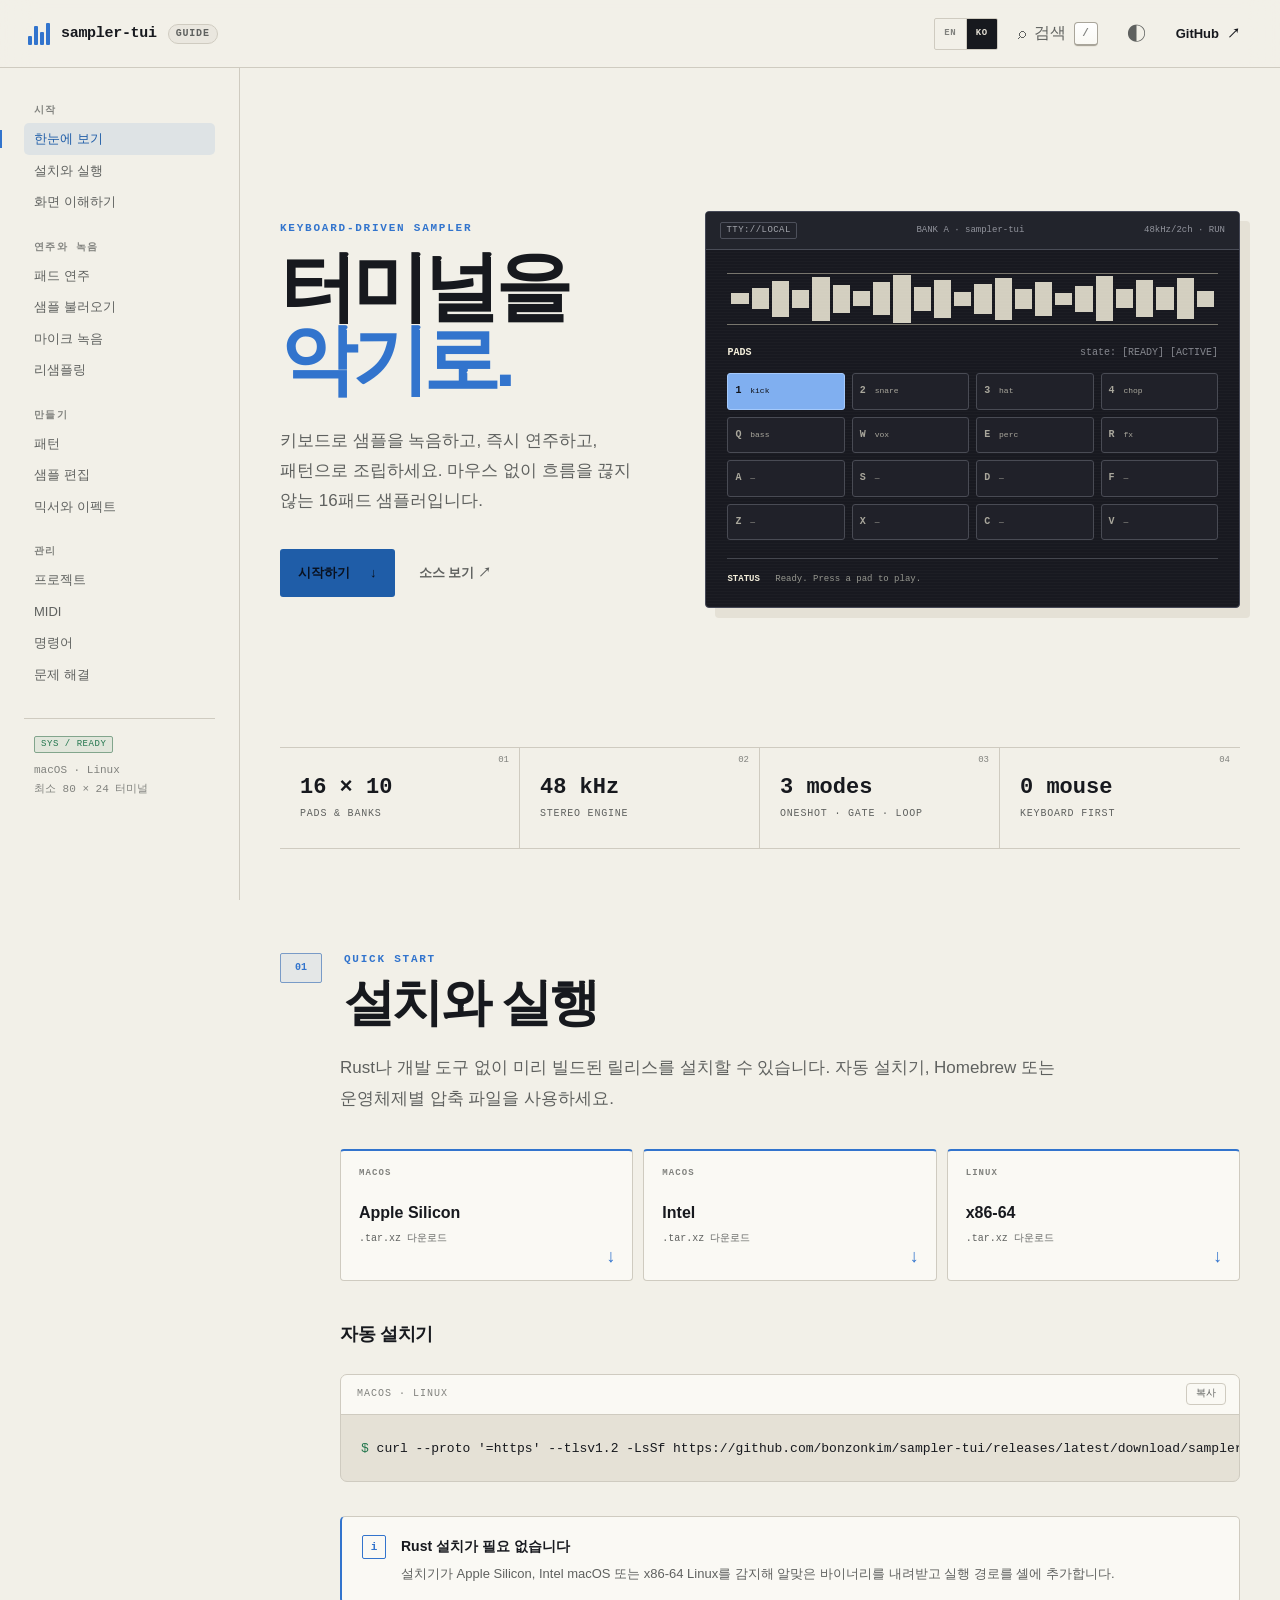
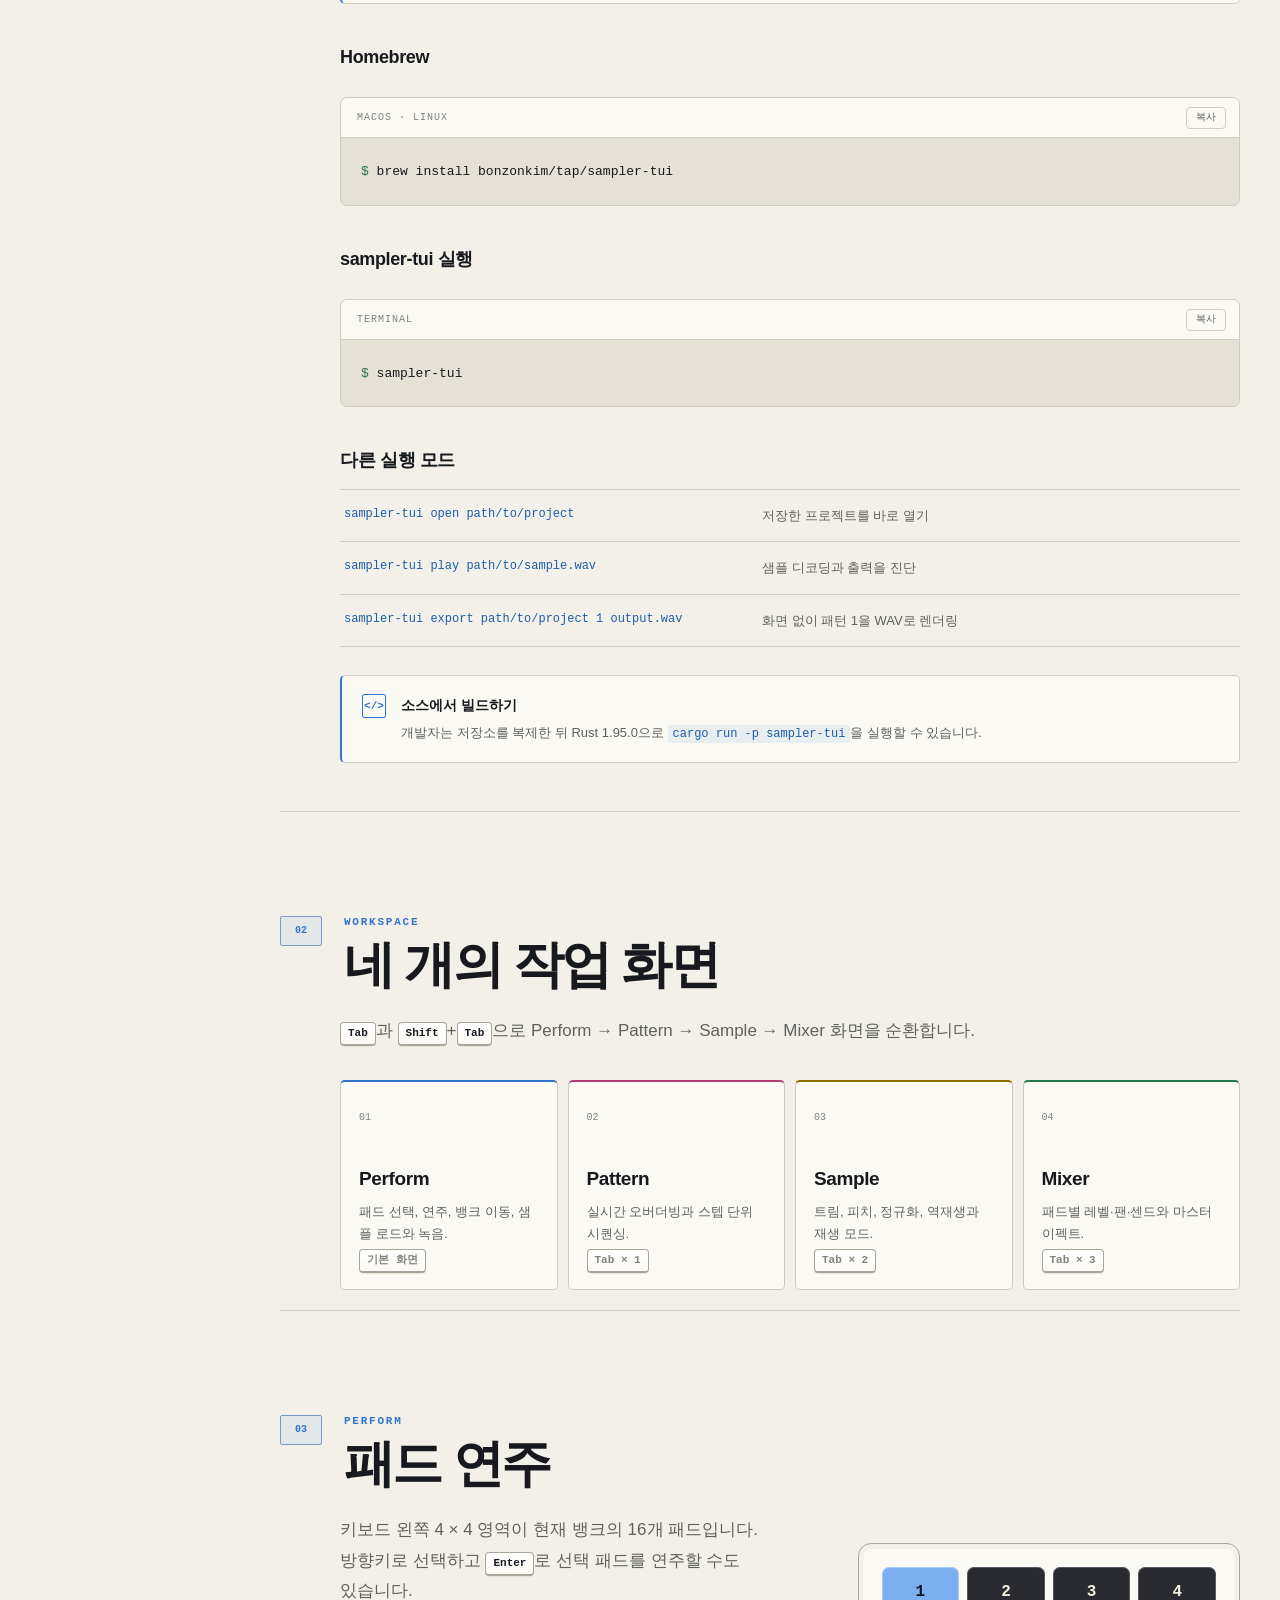
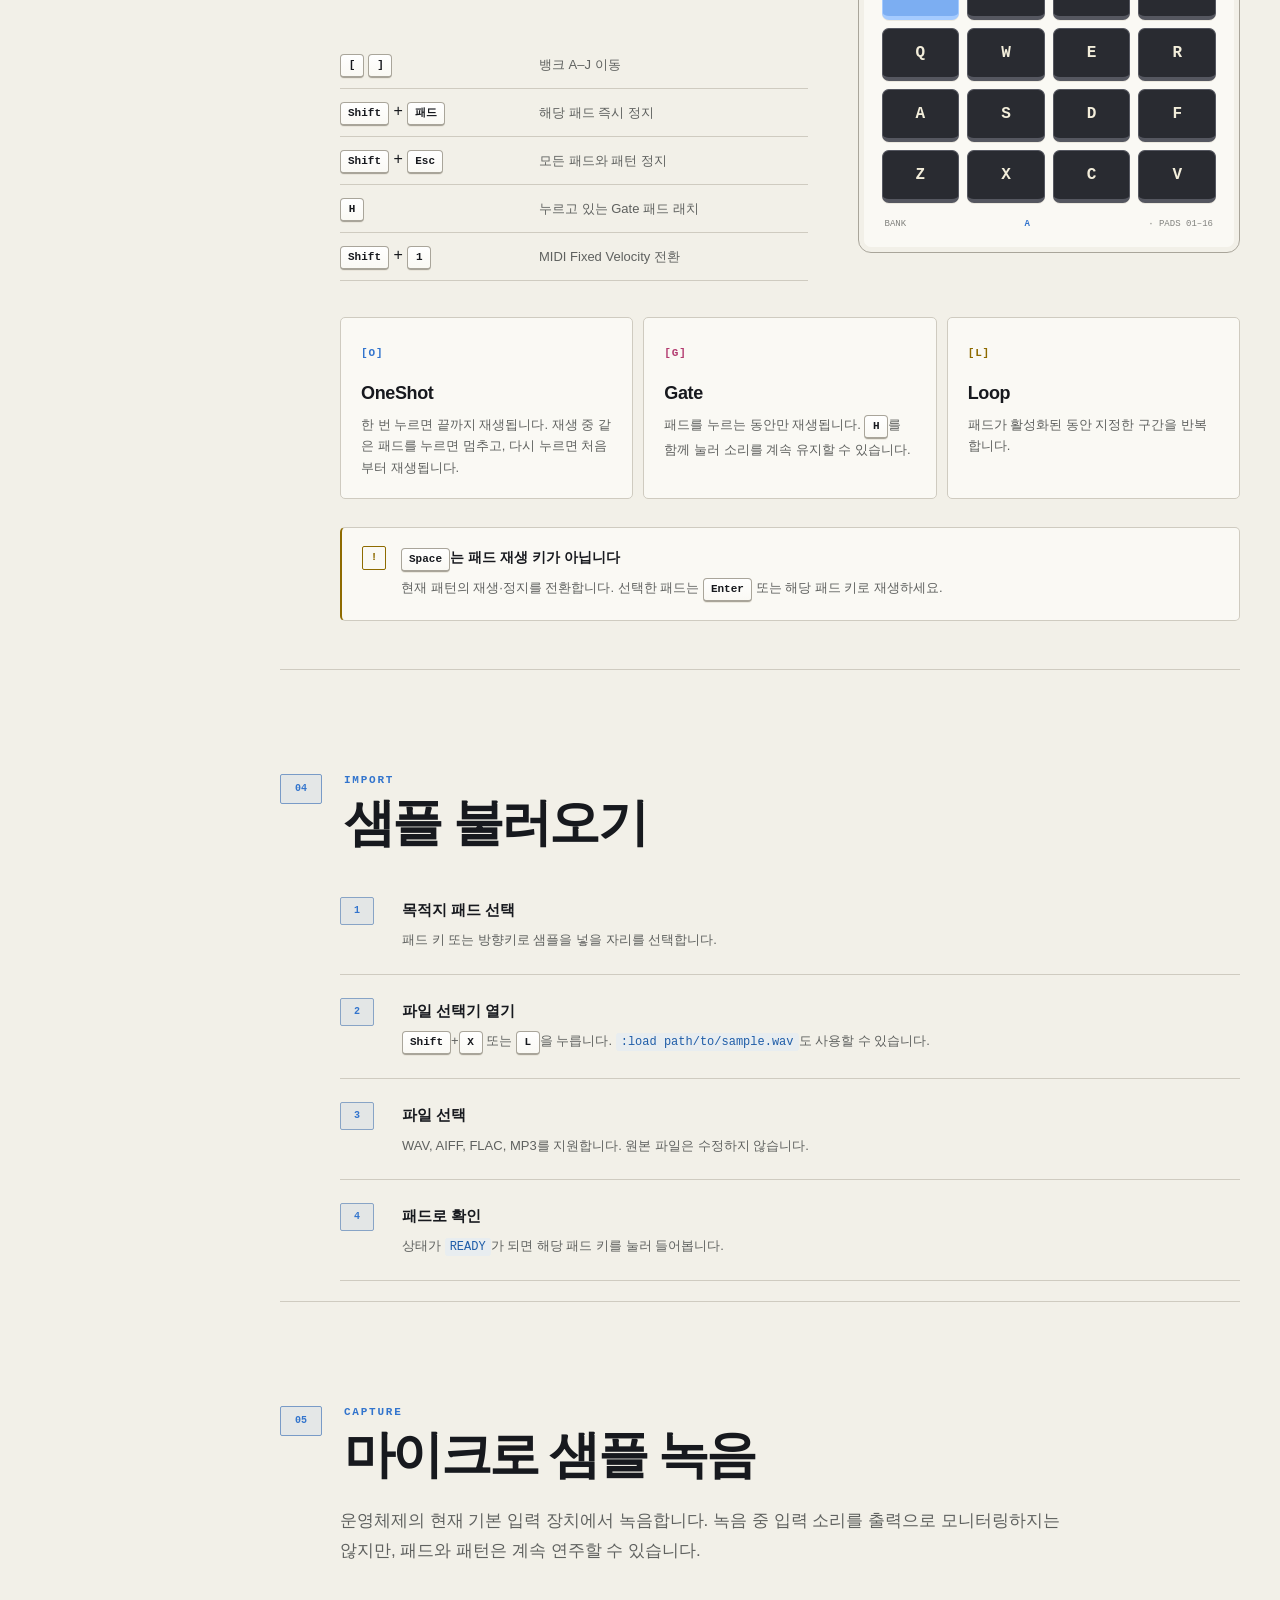
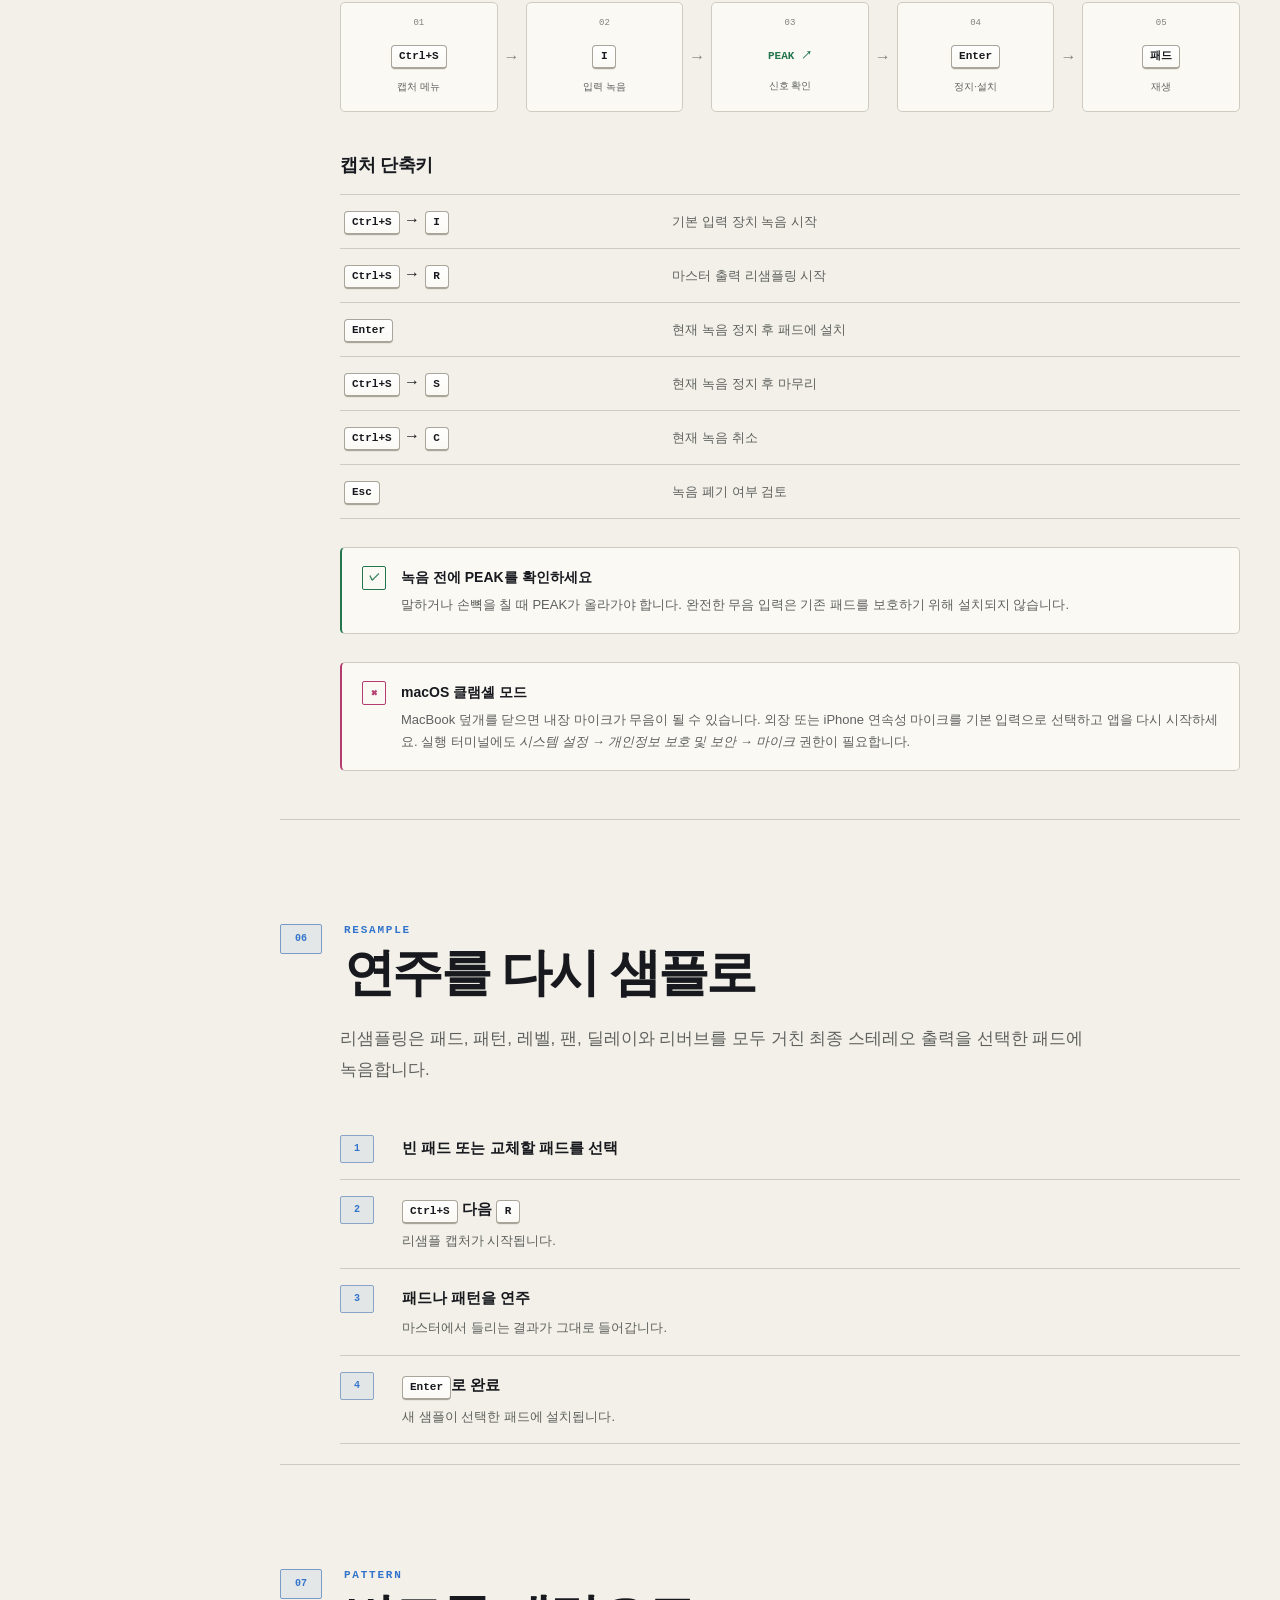
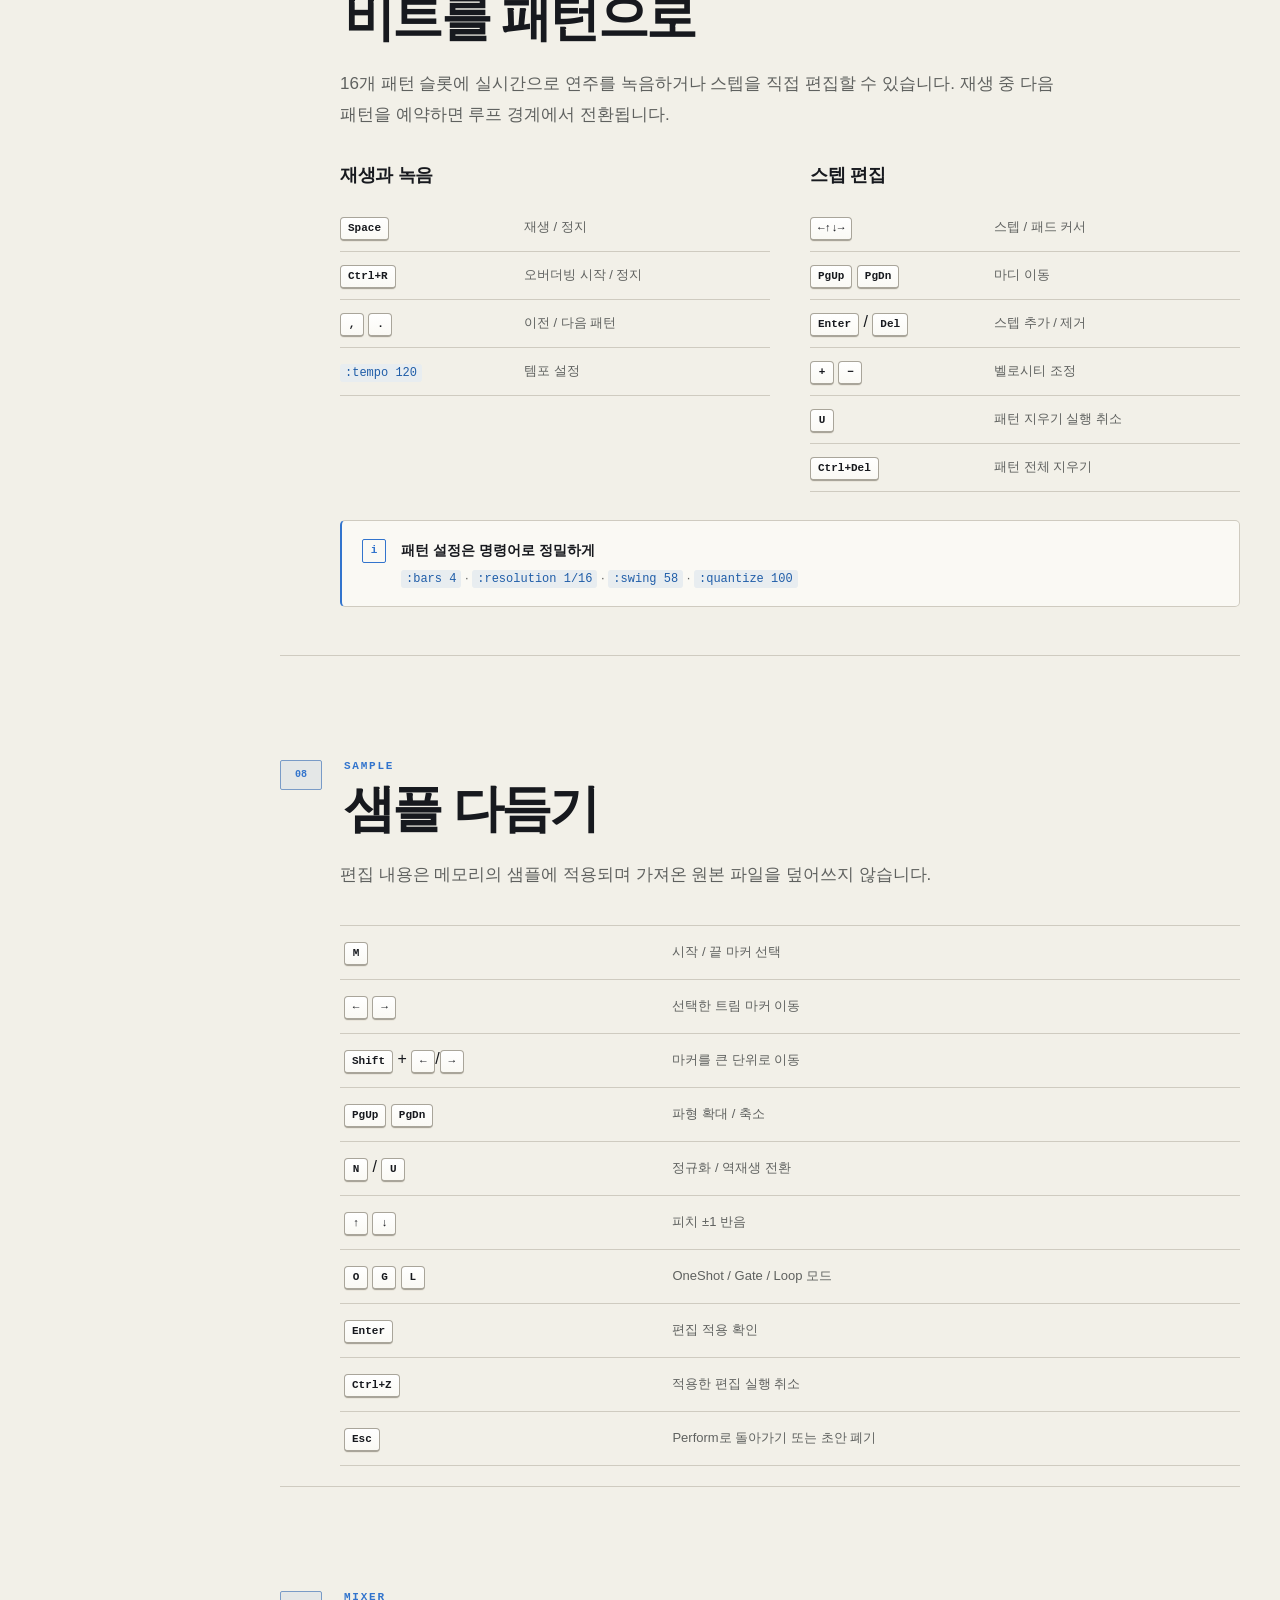
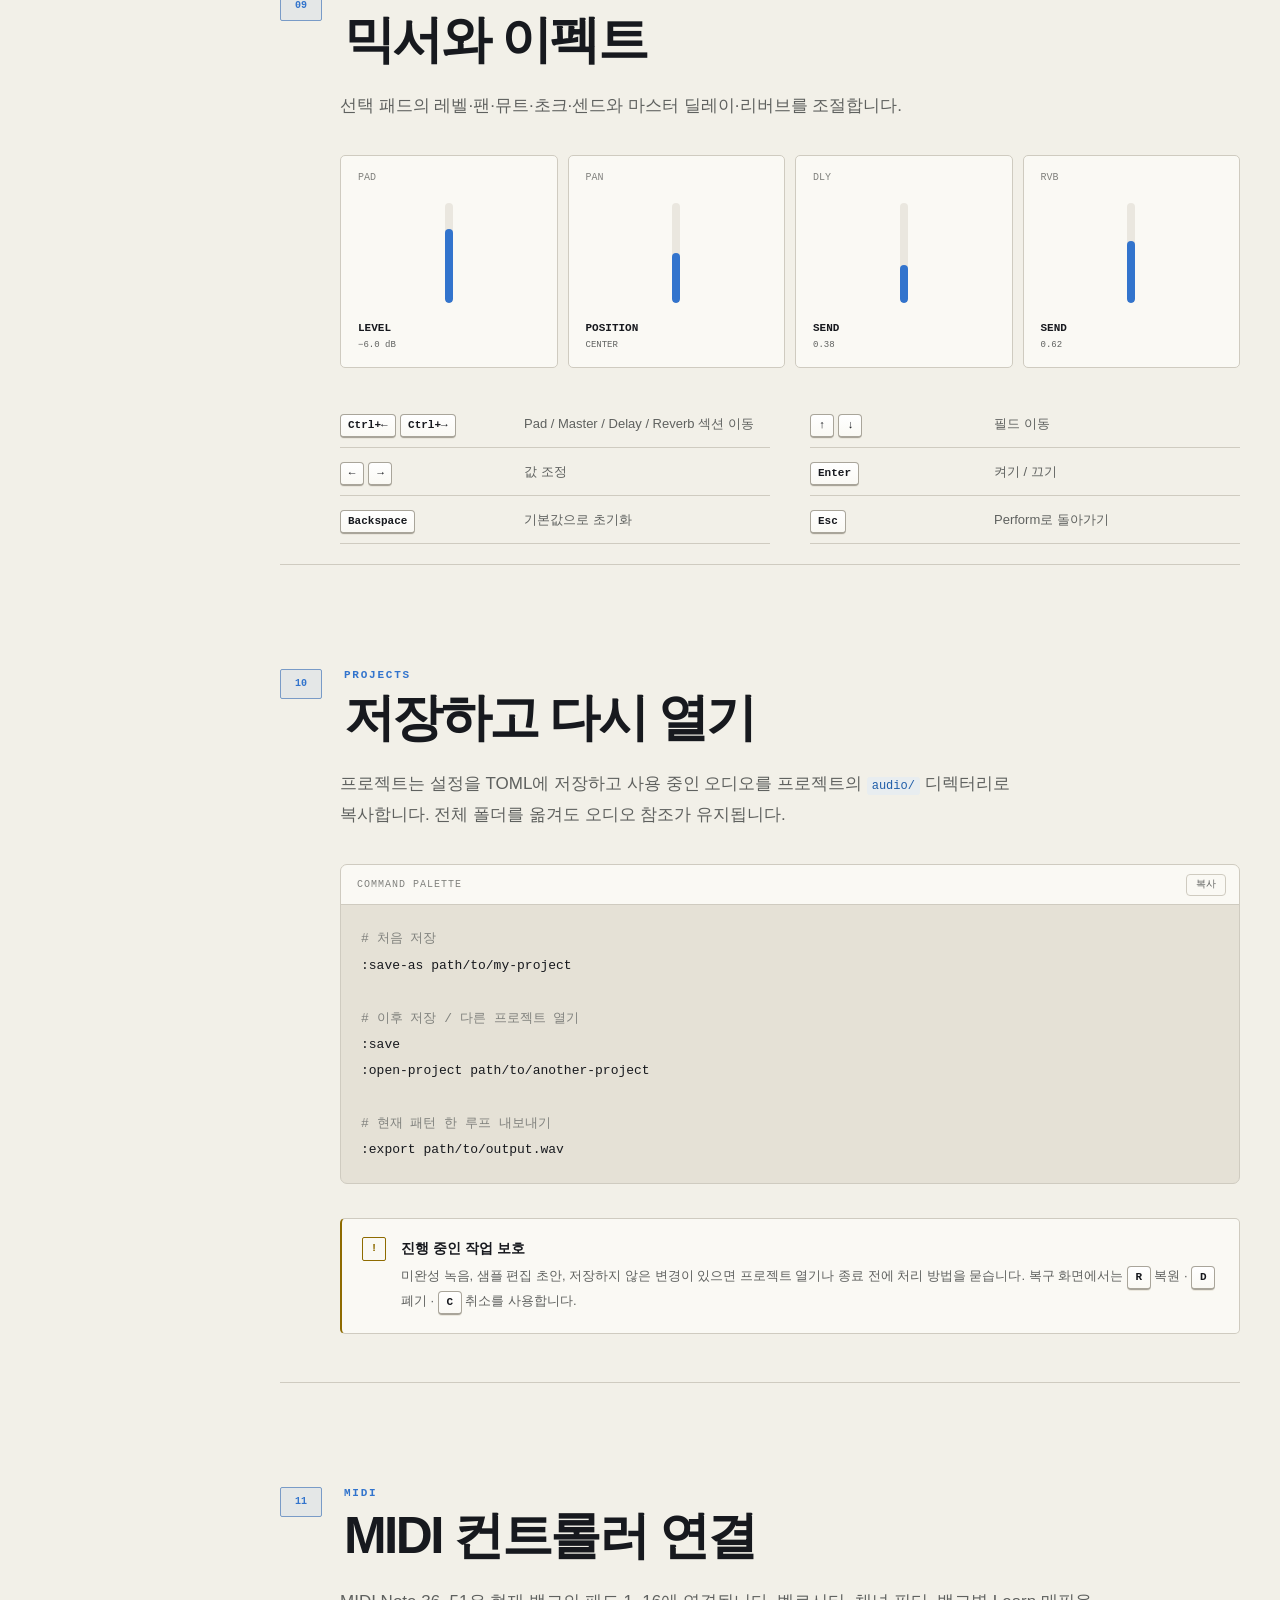
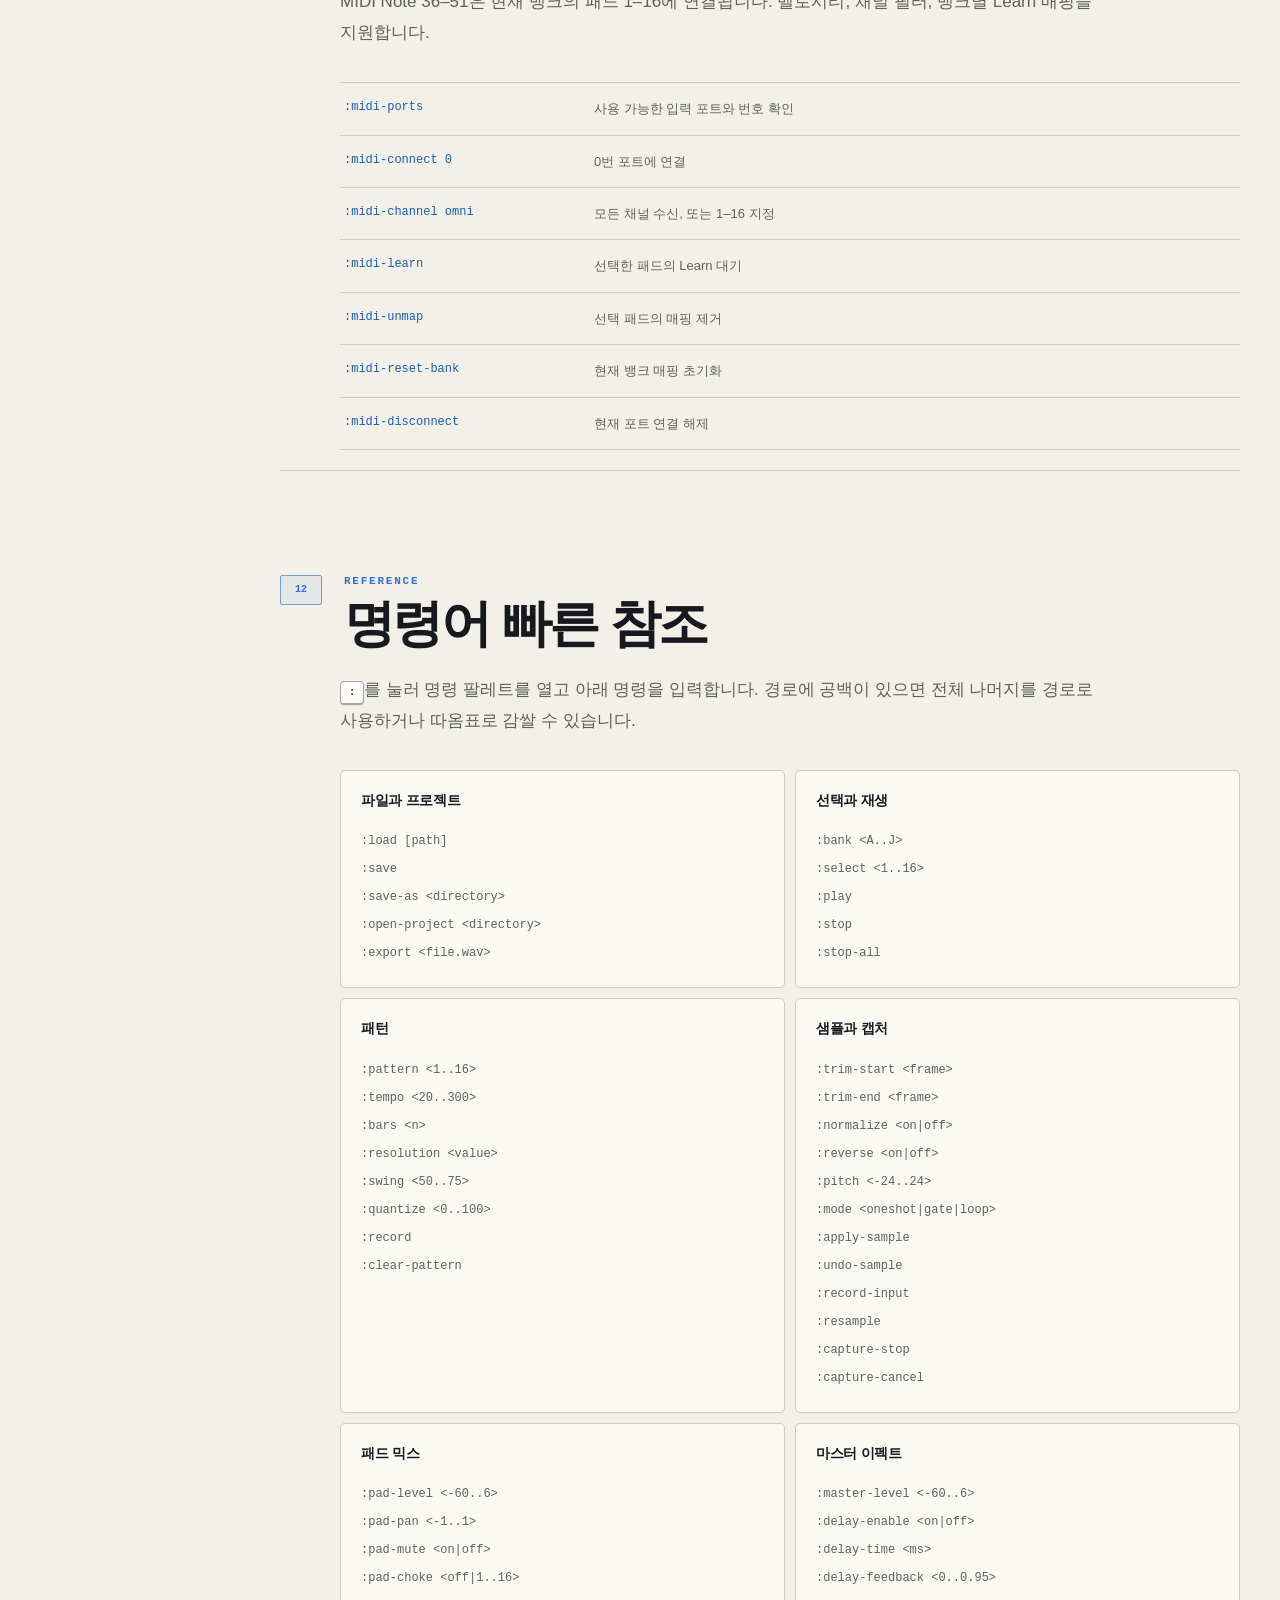
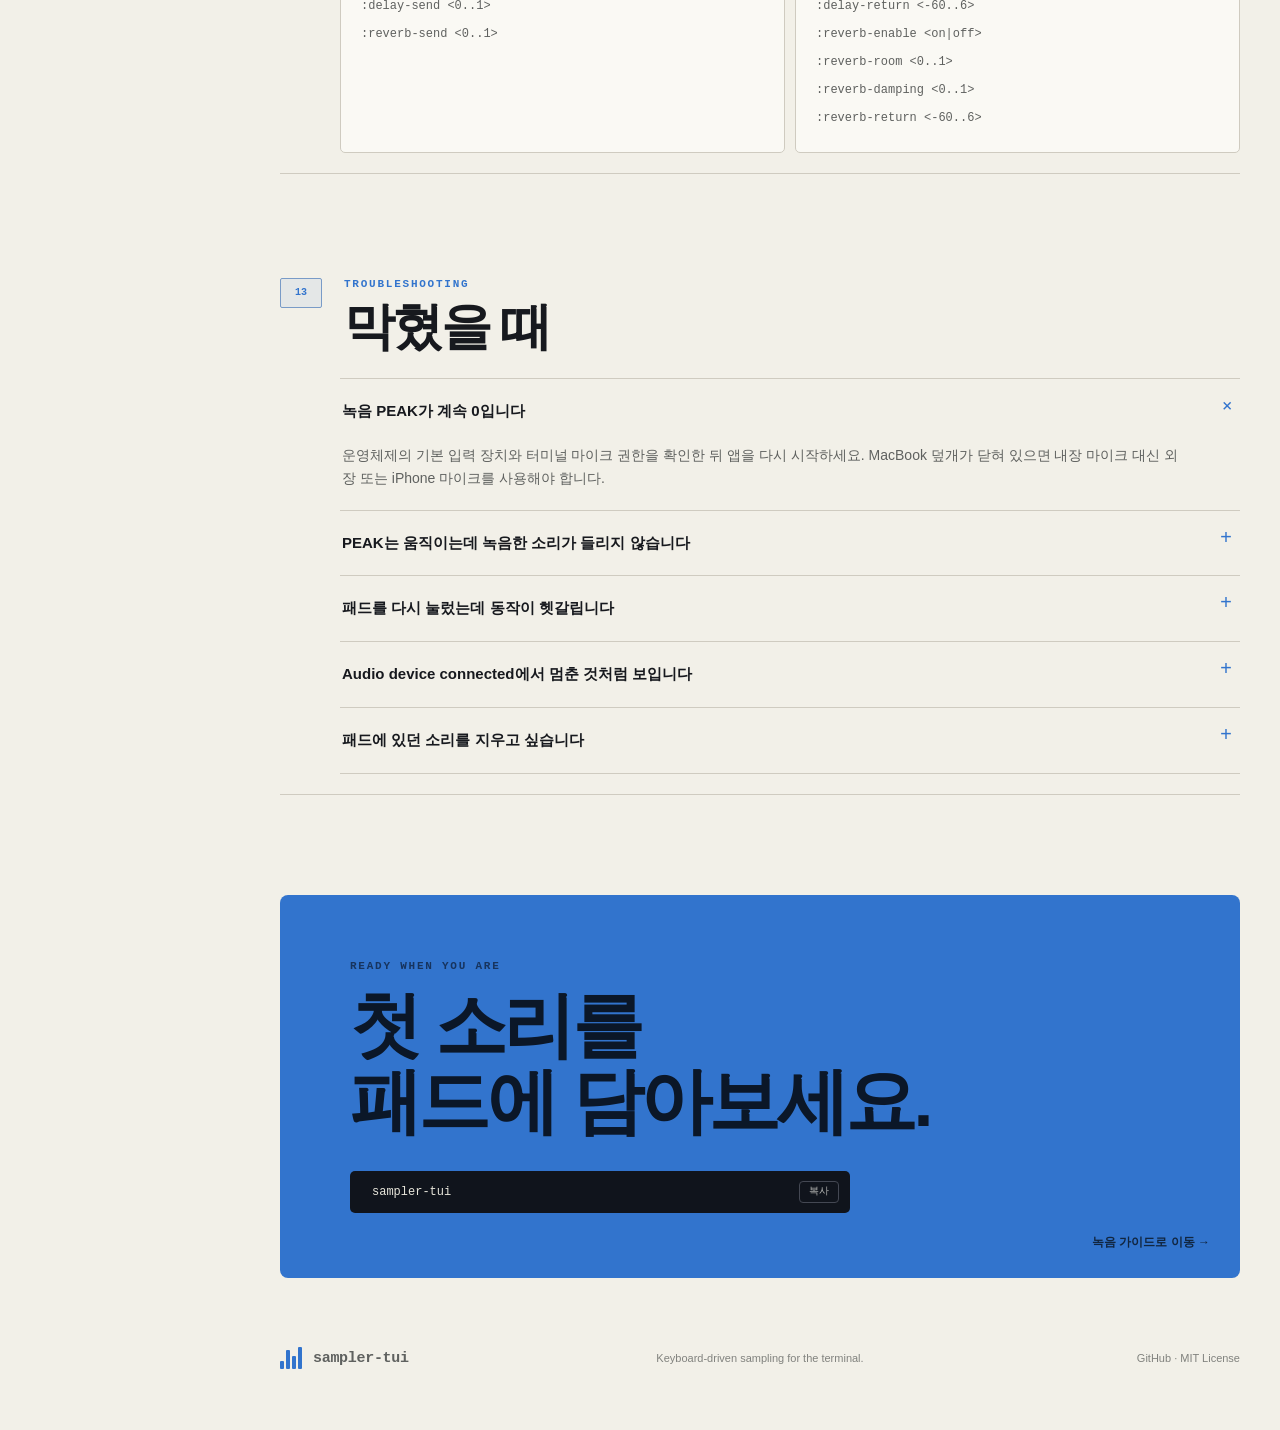
==== commit c4dd7922: "docs: add prebuilt install options" ====
--- a/docs/ko/index.html
+++ b/docs/ko/index.html
@@ -16,7 +16,13 @@
     <link rel="stylesheet" href="../styles.css">
     <script src="../app.js" defer></script>
   </head>
-  <body id="top">
+  <body
+    id="top"
+    data-theme-light-label="밝은 테마로 전환"
+    data-theme-dark-label="어두운 테마로 전환"
+    data-search-empty-template="“{query}”에 맞는 문서가 없습니다."
+    data-copy-success="클립보드에 복사했습니다"
+  >
     <a class="skip-link" href="#main-content">본문으로 건너뛰기</a>
 
     <header class="topbar">
@@ -123,20 +129,46 @@
             <span class="section-number">01</span>
             <div><p class="eyebrow">Quick start</p><h2>설치와 실행</h2></div>
           </div>
-          <p class="section-intro">Rust 1.95.0이 필요합니다. 저장소를 받은 뒤 워크스페이스 루트에서 실행하세요.</p>
+          <p class="section-intro">Rust나 개발 도구 없이 미리 빌드된 릴리스를 설치할 수 있습니다. 자동 설치기, Homebrew 또는 운영체제별 압축 파일을 사용하세요.</p>
+          <div class="download-grid" id="install-downloads" aria-label="운영체제별 직접 다운로드">
+            <a class="download-card" href="https://github.com/bonzonkim/sampler-tui/releases/latest/download/sampler-tui-aarch64-apple-darwin.tar.xz" data-release-target="aarch64-apple-darwin">
+              <span>macOS</span><strong>Apple Silicon</strong><small>.tar.xz 다운로드</small>
+            </a>
+            <a class="download-card" href="https://github.com/bonzonkim/sampler-tui/releases/latest/download/sampler-tui-x86_64-apple-darwin.tar.xz" data-release-target="x86_64-apple-darwin">
+              <span>macOS</span><strong>Intel</strong><small>.tar.xz 다운로드</small>
+            </a>
+            <a class="download-card" href="https://github.com/bonzonkim/sampler-tui/releases/latest/download/sampler-tui-x86_64-unknown-linux-gnu.tar.xz" data-release-target="x86_64-unknown-linux-gnu">
+              <span>Linux</span><strong>x86-64</strong><small>.tar.xz 다운로드</small>
+            </a>
+          </div>
+          <h3>자동 설치기</h3>
           <div class="code-block">
-            <div class="code-head"><span>Terminal</span><button class="copy-button" type="button" data-copy="cargo run -p sampler-tui">복사</button></div>
-            <pre><code><span class="prompt">$</span> cargo run -p sampler-tui</code></pre>
+            <div class="code-head"><span>macOS · Linux</span><button class="copy-button" type="button" data-copy="curl --proto '=https' --tlsv1.2 -LsSf https://github.com/bonzonkim/sampler-tui/releases/latest/download/sampler-tui-installer.sh | sh">복사</button></div>
+            <pre><code><span class="prompt">$</span> curl --proto '=https' --tlsv1.2 -LsSf https://github.com/bonzonkim/sampler-tui/releases/latest/download/sampler-tui-installer.sh | sh</code></pre>
           </div>
           <div class="callout info">
             <span class="callout-icon">i</span>
-            <div><strong>먼저 이것만 기억하세요</strong><p><kbd>?</kbd>는 현재 화면 도움말, <kbd>:</kbd>는 명령어 입력, <kbd>Tab</kbd>은 작업 화면 전환입니다.</p></div>
+            <div><strong>Rust 설치가 필요 없습니다</strong><p>설치기가 Apple Silicon, Intel macOS 또는 x86-64 Linux를 감지해 알맞은 바이너리를 내려받고 실행 경로를 셸에 추가합니다.</p></div>
+          </div>
+          <h3>Homebrew</h3>
+          <div class="code-block">
+            <div class="code-head"><span>macOS · Linux</span><button class="copy-button" type="button" data-copy="brew install bonzonkim/tap/sampler-tui">복사</button></div>
+            <pre><code><span class="prompt">$</span> brew install bonzonkim/tap/sampler-tui</code></pre>
+          </div>
+          <h3>sampler-tui 실행</h3>
+          <div class="code-block">
+            <div class="code-head"><span>Terminal</span><button class="copy-button" type="button" data-copy="sampler-tui">복사</button></div>
+            <pre><code><span class="prompt">$</span> sampler-tui</code></pre>
           </div>
           <h3>다른 실행 모드</h3>
           <div class="command-list">
-            <div><code>cargo run -p sampler-tui -- open path/to/project</code><span>저장한 프로젝트를 바로 열기</span></div>
-            <div><code>cargo run -p sampler-tui -- play path/to/sample.wav</code><span>샘플 디코딩과 출력을 진단</span></div>
-            <div><code>cargo run -p sampler-tui -- export path/to/project 1 output.wav</code><span>화면 없이 패턴 1을 WAV로 렌더링</span></div>
+            <div><code>sampler-tui open path/to/project</code><span>저장한 프로젝트를 바로 열기</span></div>
+            <div><code>sampler-tui play path/to/sample.wav</code><span>샘플 디코딩과 출력을 진단</span></div>
+            <div><code>sampler-tui export path/to/project 1 output.wav</code><span>화면 없이 패턴 1을 WAV로 렌더링</span></div>
+          </div>
+          <div class="callout">
+            <span class="callout-icon">&lt;/&gt;</span>
+            <div><strong>소스에서 빌드하기</strong><p>개발자는 저장소를 복제한 뒤 Rust 1.95.0으로 <code>cargo run -p sampler-tui</code>을 실행할 수 있습니다.</p></div>
           </div>
         </section>
 
@@ -335,7 +367,7 @@
         <section class="closing-panel">
           <p class="eyebrow">Ready when you are</p>
           <h2>첫 소리를<br>패드에 담아보세요.</h2>
-          <div class="closing-command"><code>cargo run -p sampler-tui</code><button class="copy-button" type="button" data-copy="cargo run -p sampler-tui">복사</button></div>
+          <div class="closing-command"><code>sampler-tui</code><button class="copy-button" type="button" data-copy="sampler-tui">복사</button></div>
           <a href="#record">녹음 가이드로 이동 <span aria-hidden="true">→</span></a>
         </section>
 
--- a/docs/styles.css
+++ b/docs/styles.css
@@ -194,6 +194,13 @@
 h2 { margin: 0; font-size: clamp(34px, 4vw, 53px); line-height: 1.05; letter-spacing: -.05em; }
 h3 { margin: 42px 0 16px; font-size: 18px; line-height: 1.3; letter-spacing: -.02em; }
 .section-intro { max-width: 760px; margin: 0 0 34px 60px; color: var(--muted); font-size: 17px; line-height: 1.8; word-break: keep-all; }
+.download-grid { display: grid; grid-template-columns: repeat(3, 1fr); gap: 10px; margin: 0 0 34px 60px; }
+.download-card { position: relative; min-height: 132px; padding: 18px; color: var(--text); background: var(--surface); border: 1px solid var(--border); border-top: 2px solid var(--blue); border-radius: 4px; transition: border-color .18s ease, transform .18s ease; }
+.download-card::after { content: "↓"; position: absolute; right: 16px; bottom: 14px; color: var(--blue); font: 700 18px/1 var(--mono); }
+.download-card:hover { border-color: var(--blue); transform: translateY(-2px); }
+.download-card span { display: block; color: var(--faint); font: 700 9px/1 var(--mono); letter-spacing: .12em; text-transform: uppercase; }
+.download-card strong { display: block; margin-top: 22px; font-size: 16px; }
+.download-card small { display: block; margin-top: 8px; color: var(--muted); font: 10px/1 var(--mono); }
 
 kbd { display: inline-flex; align-items: center; justify-content: center; min-width: 24px; min-height: 24px; padding: 2px 7px; color: var(--text); background: linear-gradient(180deg, var(--surface-raised), var(--surface)); border: 1px solid var(--border-strong); border-bottom-width: 2px; border-radius: 4px; box-shadow: 0 1px 0 color-mix(in srgb, var(--bg-deep) 70%, transparent); font: 600 11px/1 var(--mono); white-space: nowrap; }
 code { padding: 2px 5px; color: var(--blue-bright); background: color-mix(in srgb, var(--blue) 9%, var(--surface)); border-radius: 3px; font: 12px/1.5 var(--mono); }
@@ -377,7 +384,8 @@
   .section-heading { gap: 15px; }
   .section-number { width: 36px; height: 26px; flex-basis: 36px; }
   h2 { font-size: 38px; }
-  .section-intro, .code-block, .callout, .command-list, .workspace-grid, .split-layout, .mode-grid, .steps, .record-flow, .shortcut-table, .two-column-table, .mixer-demo, .key-actions.horizontal, .command-groups, .faq-list { margin-left: 0; }
+  .section-intro, .download-grid, .code-block, .callout, .command-list, .workspace-grid, .split-layout, .mode-grid, .steps, .record-flow, .shortcut-table, .two-column-table, .mixer-demo, .key-actions.horizontal, .command-groups, .faq-list { margin-left: 0; }
+  .download-grid { grid-template-columns: 1fr; }
   .workspace-grid, .mode-grid, .two-column-table, .command-groups { grid-template-columns: 1fr; }
   .split-layout { gap: 26px; }
   .mode-grid { gap: 8px; }
